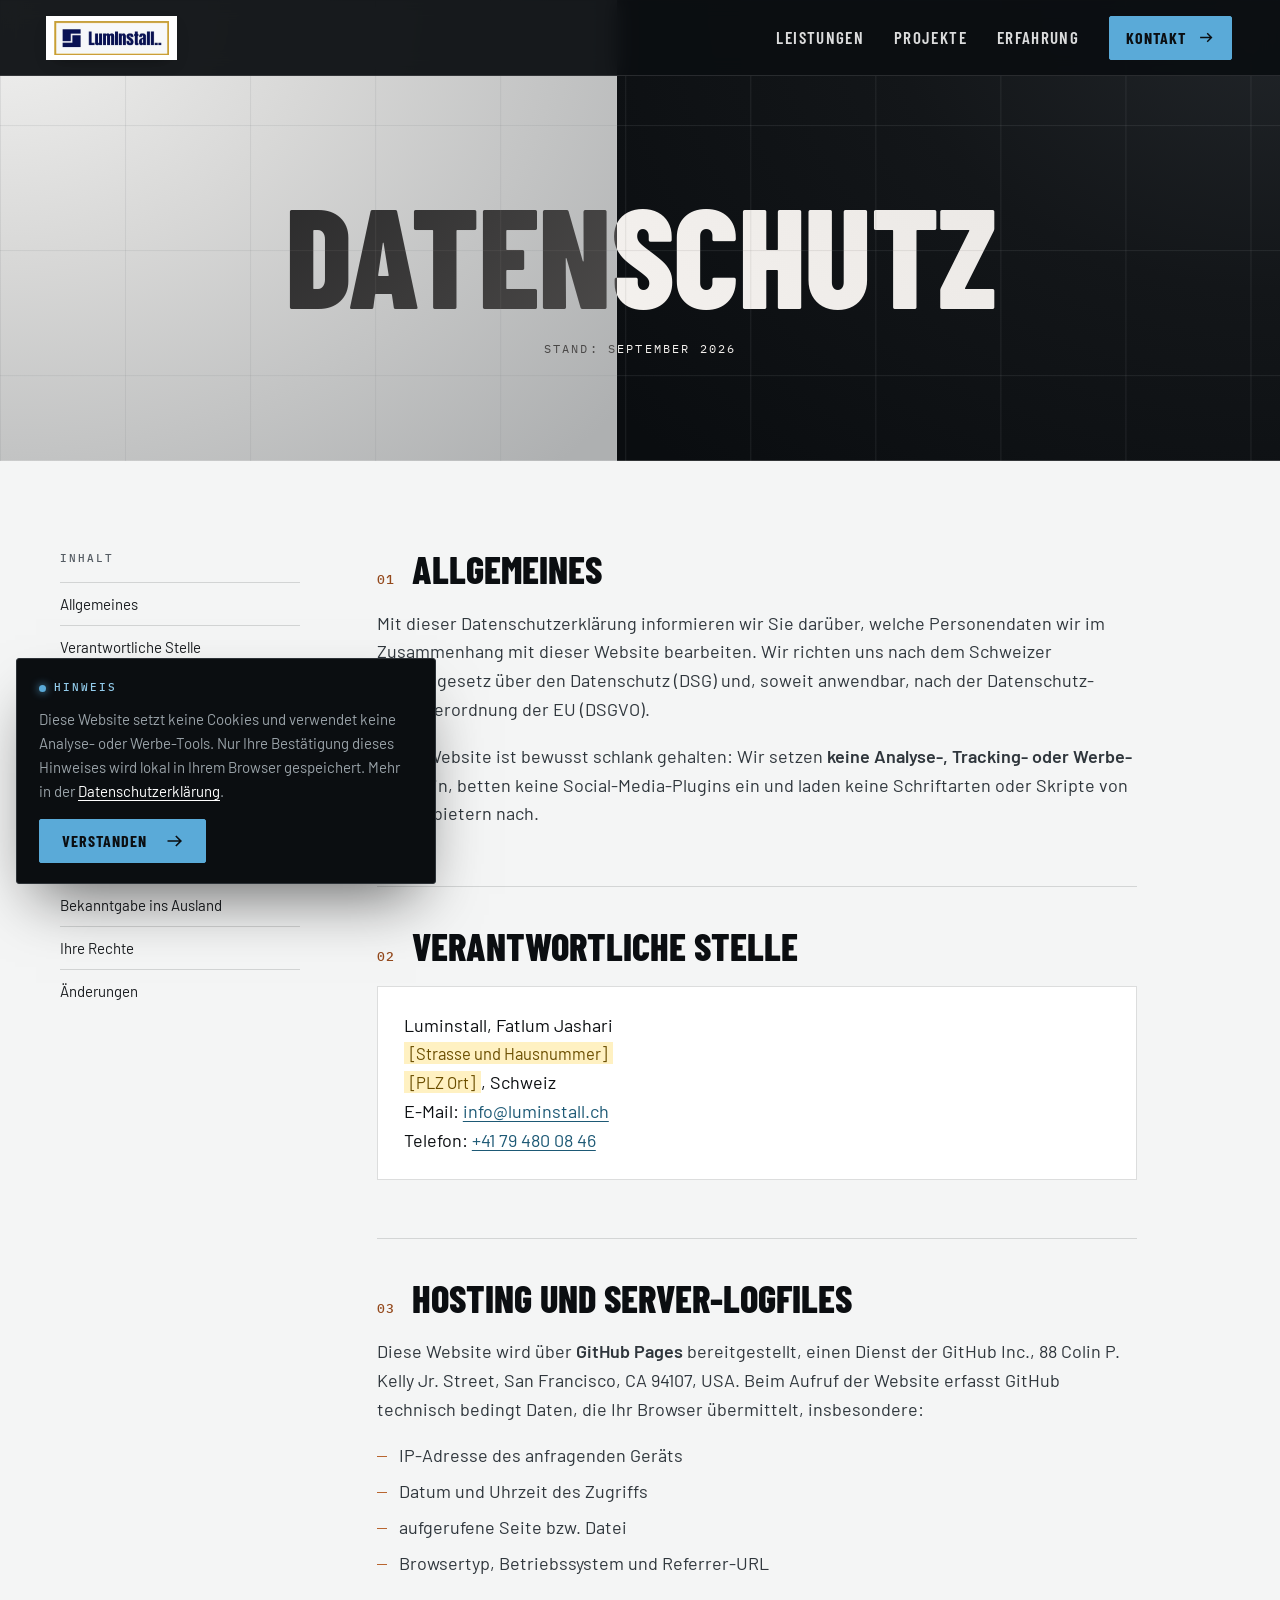
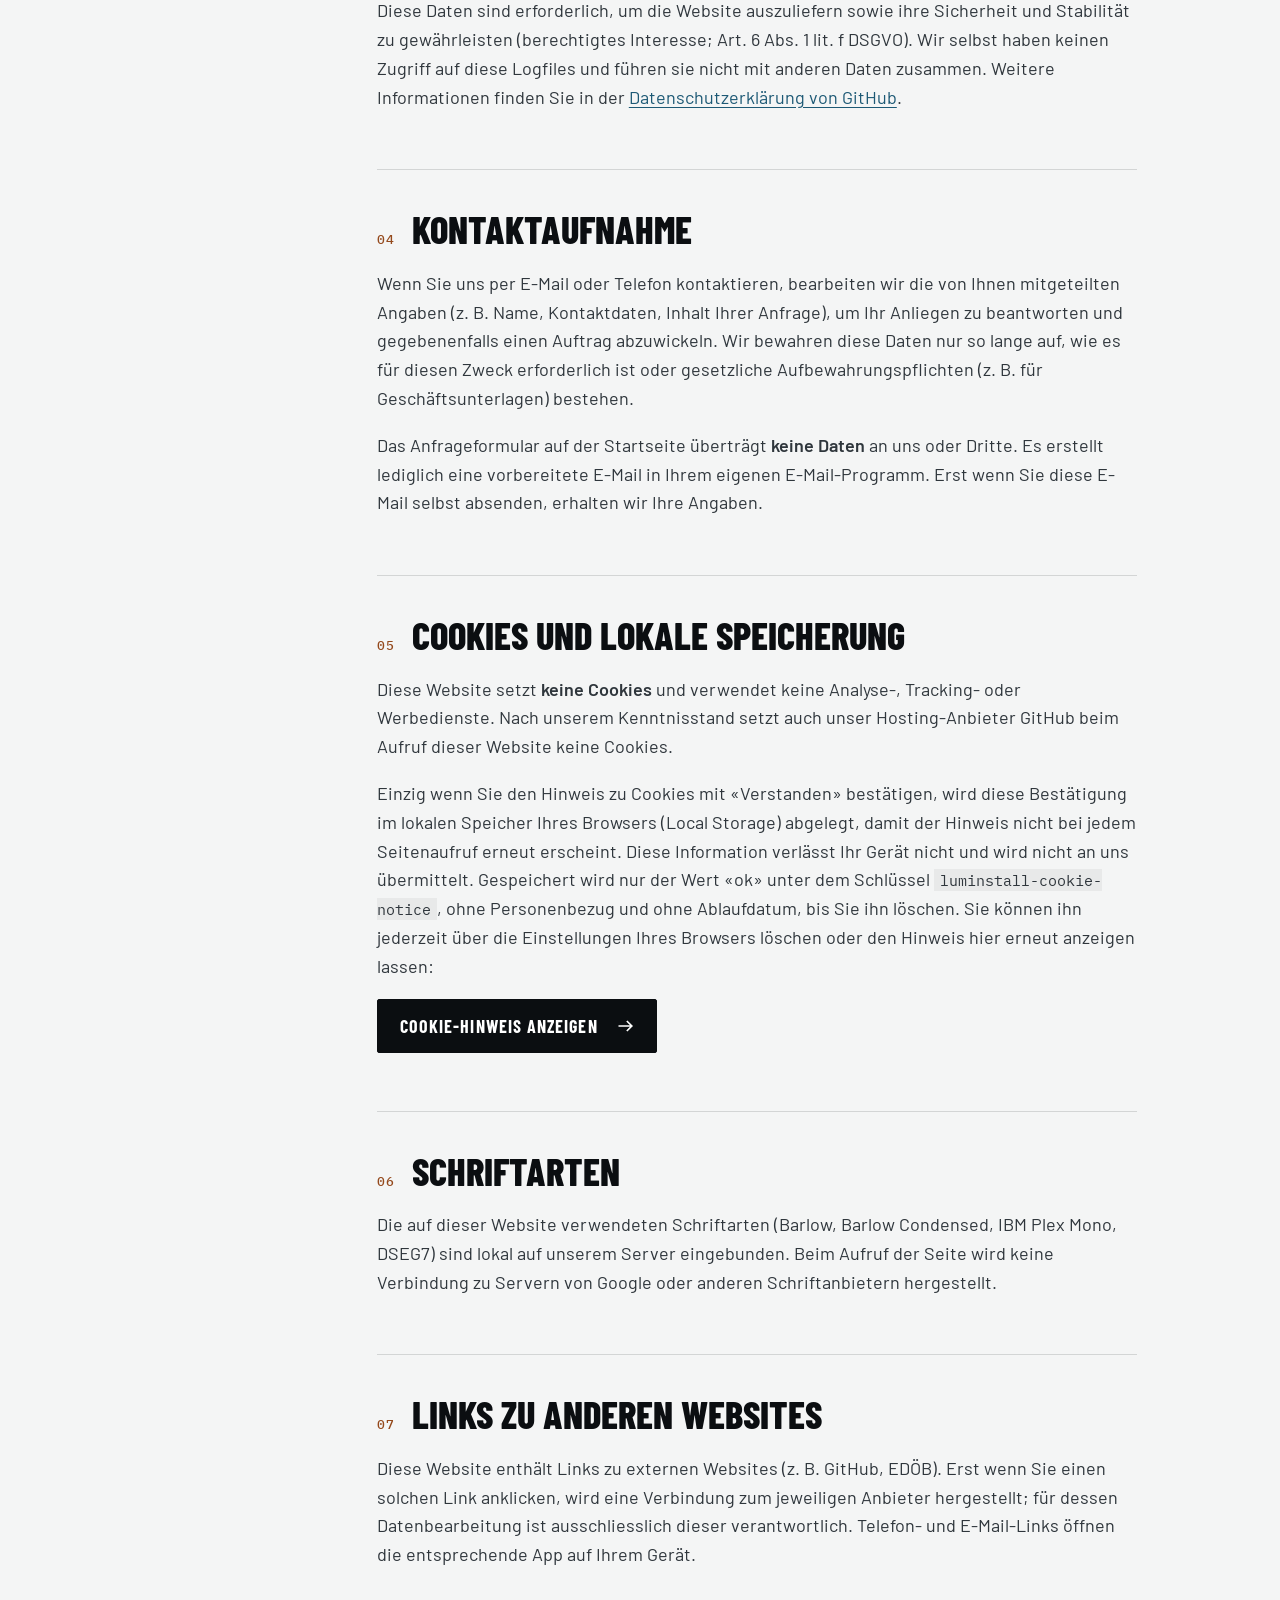
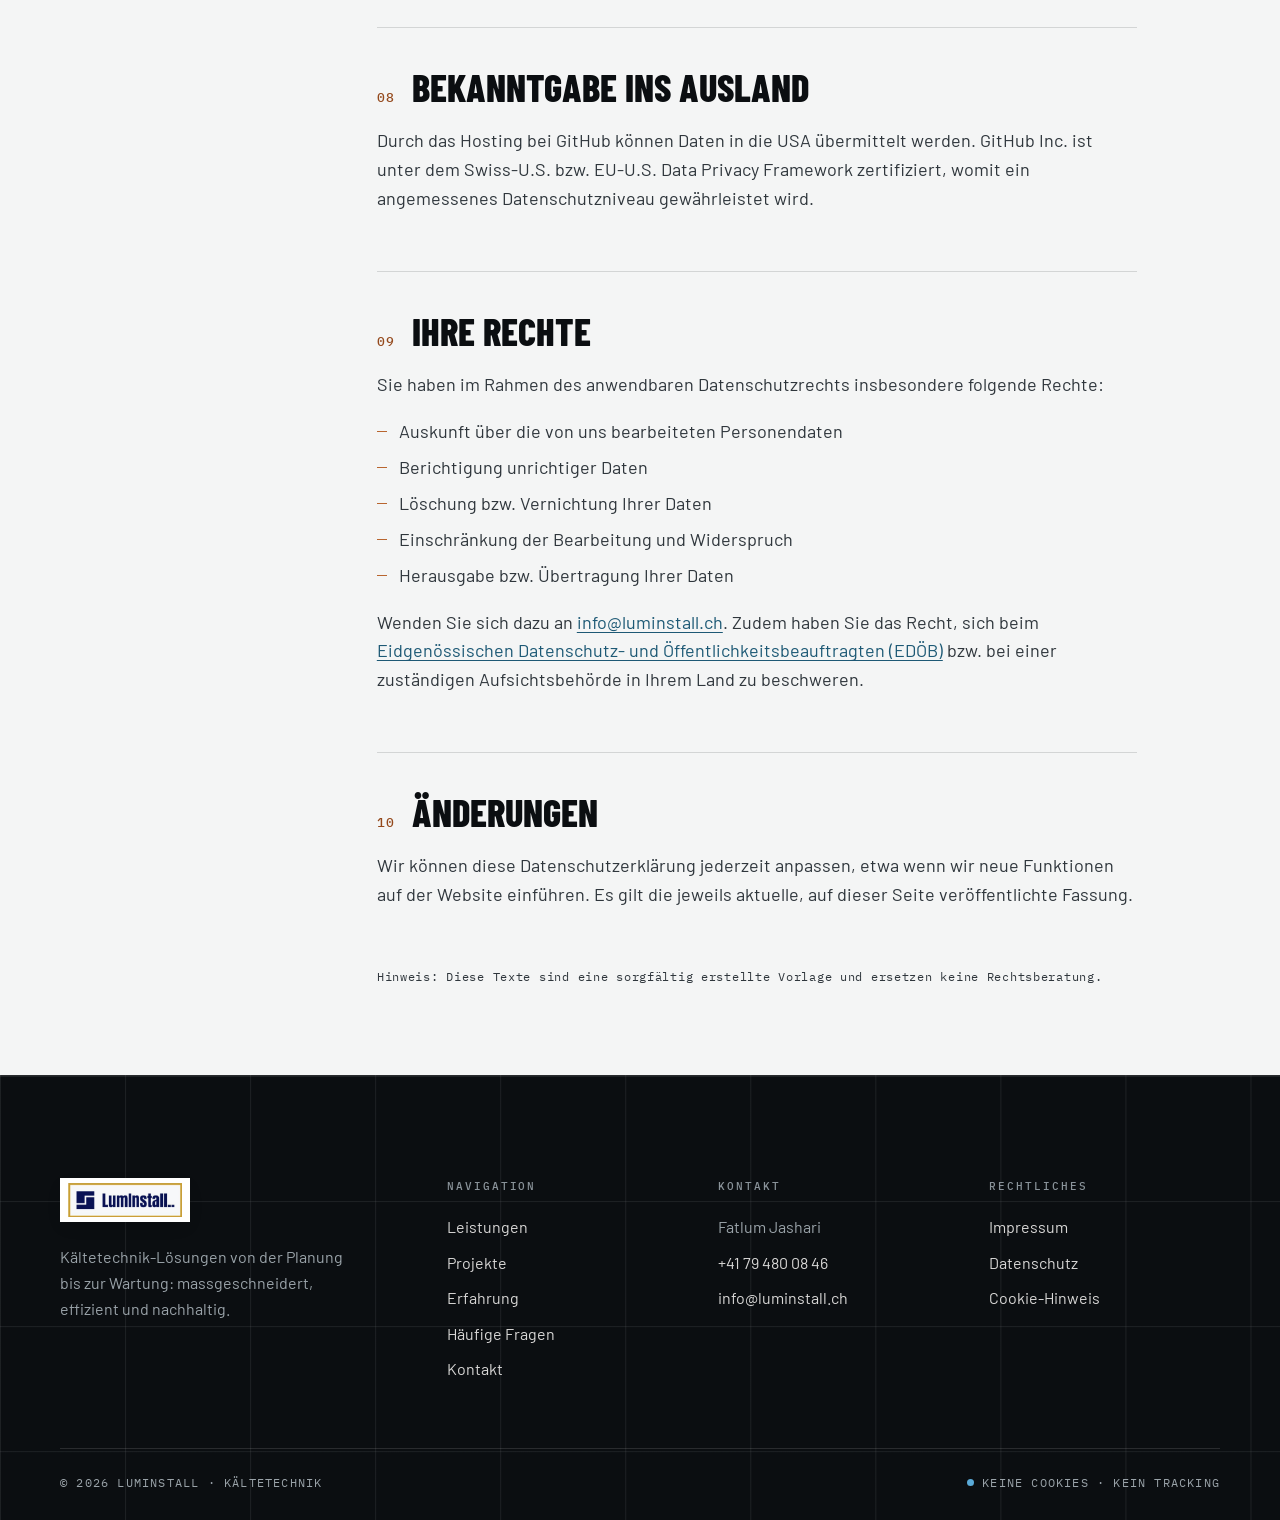
==== datenschutz.html @ 291a603e "Neues Design, Rechtsseiten, SEO und Barrierefreiheit - Neues Design rund um das Hero-Bild (geteilte " ====
<!DOCTYPE html>
<html lang="de-CH" class="no-js">
<head>
  <meta charset="utf-8">
  <meta name="viewport" content="width=device-width, initial-scale=1">
  <title>Datenschutz | Luminstall</title>
  <meta name="description" content="Datenschutzerklärung und Cookie-Hinweise von Luminstall Kältetechnik.">
  <meta name="robots" content="index, follow">
  <link rel="canonical" href="https://www.luminstall.com/datenschutz.html">
  <meta property="og:type" content="website">
  <meta property="og:site_name" content="Luminstall">
  <meta property="og:locale" content="de_CH">
  <meta property="og:url" content="https://www.luminstall.com/datenschutz.html">
  <meta property="og:title" content="Datenschutz | Luminstall">
  <meta property="og:description" content="Datenschutzerklärung und Cookie-Hinweise von Luminstall Kältetechnik.">
  <meta property="og:image" content="https://www.luminstall.com/assets/og-image.jpg">
  <meta name="twitter:card" content="summary_large_image">
  <meta http-equiv="Content-Security-Policy" content="default-src 'self'; script-src 'self'; style-src 'self' 'unsafe-inline'; img-src 'self' data:; font-src 'self'; connect-src 'self'; manifest-src 'self'; form-action 'self' mailto:; base-uri 'self'; object-src 'none'; frame-src 'none'; upgrade-insecure-requests">
  <meta name="referrer" content="strict-origin-when-cross-origin">
  <link rel="icon" href="favicon.ico" sizes="any">
  <link rel="icon" href="assets/icons/icon-32.png" type="image/png" sizes="32x32">
  <link rel="apple-touch-icon" href="assets/icons/apple-touch-icon.png">
  <link rel="manifest" href="site.webmanifest">
  <meta name="theme-color" content="#0b0e11">
  <meta name="color-scheme" content="light">
  <link rel="preload" href="fonts/barlow-condensed-800.woff2" as="font" type="font/woff2" crossorigin>
  <link rel="stylesheet" href="css/main.css">
  <script type="application/ld+json">
  {"@context": "https://schema.org", "@type": "BreadcrumbList", "itemListElement": [{"@type": "ListItem", "position": 1, "name": "Startseite", "item": "https://www.luminstall.com/"}, {"@type": "ListItem", "position": 2, "name": "Datenschutz", "item": "https://www.luminstall.com/datenschutz.html"}]}
  </script>
</head>
<body>
  <a class="skip-link" href="#main">Zum Inhalt springen</a>

  <!-- Symbole, die mehrfach verwendet werden -->
  <svg width="0" height="0" style="position:absolute" aria-hidden="true" focusable="false">
    <symbol id="gauge-face" viewBox="0 0 64 64">
      <circle cx="32" cy="32" r="30" fill="#fff" stroke="#0b0e11" stroke-width="2.5"/>
      <path d="M11.85 52.15A28.5 28.5 0 0 1 8.94 15.25" fill="none" stroke="#b8652f" stroke-width="2.5"/>
      <path d="M55.06 15.25A28.5 28.5 0 0 1 52.15 52.15" fill="none" stroke="#5aaad8" stroke-width="2.5"/>
      <path d="M17.15 46.85L13.62 50.38M10.13 39.11L7.27 40.03M11.26 28.71L6.32 27.93M13.39 18.48L10.97 16.72M22.47 13.29L20.20 8.83M32.00 9.00L32.00 6.00M41.53 13.29L43.80 8.83M50.61 18.48L53.03 16.72M52.74 28.71L57.68 27.93M53.87 39.11L56.73 40.03M46.85 46.85L50.38 50.38" stroke="#0b0e11" stroke-width="1.4"/>
      <text x="32" y="48" text-anchor="middle" font-family="IBM Plex Mono, monospace" font-size="5" letter-spacing=".5" fill="#6d767c">BAR</text>
    </symbol>
    <symbol id="i-arrow" viewBox="0 0 24 24"><path d="M3 12h16M13 6l6 6-6 6" fill="none" stroke="currentColor" stroke-width="2"/></symbol>
    <symbol id="i-arrow-ne" viewBox="0 0 24 24"><path d="M6 18L18 6M8 6h10v10" fill="none" stroke="currentColor" stroke-width="2"/></symbol>
    <symbol id="i-phone" viewBox="0 0 24 24"><path d="M22 16.9v3a2 2 0 0 1-2.2 2 19.8 19.8 0 0 1-8.6-3.1 19.5 19.5 0 0 1-6-6A19.8 19.8 0 0 1 2.1 4.2 2 2 0 0 1 4.1 2h3a2 2 0 0 1 2 1.7c.1.9.4 1.8.7 2.7a2 2 0 0 1-.5 2.1L8 9.8a16 16 0 0 0 6 6l1.3-1.3a2 2 0 0 1 2.1-.4c.9.3 1.8.6 2.7.7a2 2 0 0 1 1.7 2z" fill="none" stroke="currentColor" stroke-width="1.8"/></symbol>
    <symbol id="i-flow" viewBox="0 0 22 10"><path d="M0 5h18M14 1l4 4-4 4" fill="none" stroke="currentColor" stroke-width="1.5"/></symbol>
    <symbol id="i-snow" viewBox="0 0 24 24"><path d="M12 2v20M3.3 7l17.4 10M3.3 17L20.7 7M9 3.5l3 2.5 3-2.5M9 20.5l3-2.5 3 2.5" fill="none" stroke="currentColor" stroke-width="2.2" stroke-linecap="round"/></symbol>
    <symbol id="i-fan" viewBox="0 0 24 24"><circle cx="12" cy="12" r="2.4" fill="currentColor"/><path d="M12 9.6C11 5.5 12.5 2 15.5 2.8c3 .8 1.4 5.6-3.5 6.8zM14.1 13.2c3.1 2.8 3.8 6.6.9 7.5-3 .9-4.2-4-.9-7.5zM9.9 13.2c-4 1.3-7.7 0-7.2-3 .5-3 5.4-1.9 7.2 3z" fill="currentColor"/></symbol>
    <symbol id="i-drop" viewBox="0 0 24 24"><path d="M12 2.5s6.5 7 6.5 11.5a6.5 6.5 0 0 1-13 0C5.5 9.5 12 2.5 12 2.5z" fill="currentColor"/></symbol>
    <symbol id="i-zoom" viewBox="0 0 24 24"><path d="M4 9V4h5M20 9V4h-5M4 15v5h5M20 15v5h-5" fill="none" stroke="currentColor" stroke-width="2"/></symbol>
  </svg>

  <header class="site-header solid">
    <div class="nav">
      <a href="index.html" class="brand" aria-label="Luminstall, zur Startseite">
        <img src="assets/logo.jpg" alt="Luminstall" width="690" height="205">
      </a>
      <button class="nav-toggle" type="button" aria-label="Menü öffnen" aria-expanded="false" aria-controls="nav-links">
        <span></span><span></span><span></span>
      </button>
      <nav aria-label="Hauptnavigation">
        <ul class="nav-links" id="nav-links">
          <li><a href="index.html#anwendungsbereich">Leistungen</a></li>
          <li><a href="index.html#projekte">Projekte</a></li>
          <li><a href="index.html#erfahrung">Erfahrung</a></li>
          <li class="nav-cta"><a href="index.html#kontakt" class="btn btn-ice">Kontakt <svg class="arrow" aria-hidden="true"><use href="#i-arrow"/></svg></a></li>
          <li class="nav-cta"><a href="tel:+41794800846" class="btn btn-line nav-phone"><svg aria-hidden="true"><use href="#i-phone"/></svg> +41 79 480 08 46</a></li>
        </ul>
      </nav>
    </div>
  </header>

  <main id="main">
    <section class="legal-hero">
      <h1>Datenschutz</h1>
      <p>Stand: September 2026</p>
    </section>

    <div class="legal">
      <div class="container legal-layout">
        <nav class="legal-toc" aria-label="Inhalt">
          <h2>Inhalt</h2>
          <ol>
            <li><a href="#allgemeines">Allgemeines</a></li>
            <li><a href="#verantwortlich">Verantwortliche Stelle</a></li>
            <li><a href="#hosting">Hosting und Server-Logfiles</a></li>
            <li><a href="#kontakt">Kontaktaufnahme</a></li>
            <li><a href="#cookies">Cookies und lokale Speicherung</a></li>
            <li><a href="#schriften">Schriftarten</a></li>
            <li><a href="#links">Links zu anderen Websites</a></li>
            <li><a href="#ausland">Bekanntgabe ins Ausland</a></li>
            <li><a href="#rechte">Ihre Rechte</a></li>
            <li><a href="#aenderungen">Änderungen</a></li>
          </ol>
        </nav>
        <div class="legal-body">
          <section id="allgemeines">
            <h2><span>01</span>Allgemeines</h2>
            <p>Mit dieser Datenschutzerklärung informieren wir Sie darüber, welche Personendaten wir im Zusammenhang mit dieser Website bearbeiten. Wir richten uns nach dem Schweizer Bundesgesetz über den Datenschutz (DSG) und, soweit anwendbar, nach der Datenschutz-Grundverordnung der EU (DSGVO).</p>
            <p>Diese Website ist bewusst schlank gehalten: Wir setzen <strong>keine Analyse-, Tracking- oder Werbe-Tools</strong> ein, betten keine Social-Media-Plugins ein und laden keine Schriftarten oder Skripte von Drittanbietern nach.</p>
          </section>
          <section id="verantwortlich">
            <h2><span>02</span>Verantwortliche Stelle</h2>
            <div class="legal-card">
              <address>
                Luminstall, Fatlum Jashari<br>
                <span class="placeholder">[Strasse und Hausnummer]</span><br>
                <span class="placeholder">[PLZ Ort]</span>, Schweiz<br>
                E-Mail: <a href="mailto:info@luminstall.ch">info@luminstall.ch</a><br>
                Telefon: <a href="tel:+41794800846">+41 79 480 08 46</a>
              </address>
            </div>
          </section>
          <section id="hosting">
            <h2><span>03</span>Hosting und Server-Logfiles</h2>
            <p>Diese Website wird über <strong>GitHub Pages</strong> bereitgestellt, einen Dienst der GitHub Inc., 88 Colin P. Kelly Jr. Street, San Francisco, CA 94107, USA. Beim Aufruf der Website erfasst GitHub technisch bedingt Daten, die Ihr Browser übermittelt, insbesondere:</p>
            <ul>
              <li>IP-Adresse des anfragenden Geräts</li>
              <li>Datum und Uhrzeit des Zugriffs</li>
              <li>aufgerufene Seite bzw. Datei</li>
              <li>Browsertyp, Betriebssystem und Referrer-URL</li>
            </ul>
            <p>Diese Daten sind erforderlich, um die Website auszuliefern sowie ihre Sicherheit und Stabilität zu gewährleisten (berechtigtes Interesse; Art. 6 Abs. 1 lit. f DSGVO). Wir selbst haben keinen Zugriff auf diese Logfiles und führen sie nicht mit anderen Daten zusammen. Weitere Informationen finden Sie in der <a href="https://docs.github.com/de/site-policy/privacy-policies/github-general-privacy-statement" target="_blank" rel="noopener">Datenschutzerklärung von GitHub</a>.</p>
          </section>
          <section id="kontakt">
            <h2><span>04</span>Kontaktaufnahme</h2>
            <p>Wenn Sie uns per E-Mail oder Telefon kontaktieren, bearbeiten wir die von Ihnen mitgeteilten Angaben (z.&nbsp;B. Name, Kontaktdaten, Inhalt Ihrer Anfrage), um Ihr Anliegen zu beantworten und gegebenenfalls einen Auftrag abzuwickeln. Wir bewahren diese Daten nur so lange auf, wie es für diesen Zweck erforderlich ist oder gesetzliche Aufbewahrungspflichten (z.&nbsp;B. für Geschäftsunterlagen) bestehen.</p>
            <p>Das Anfrageformular auf der Startseite überträgt <strong>keine Daten</strong> an uns oder Dritte. Es erstellt lediglich eine vorbereitete E-Mail in Ihrem eigenen E-Mail-Programm. Erst wenn Sie diese E-Mail selbst absenden, erhalten wir Ihre Angaben.</p>
          </section>
          <section id="cookies">
            <h2><span>05</span>Cookies und lokale Speicherung</h2>
            <p>Diese Website setzt <strong>keine Cookies</strong> und verwendet keine Analyse-, Tracking- oder Werbedienste. Nach unserem Kenntnisstand setzt auch unser Hosting-Anbieter GitHub beim Aufruf dieser Website keine Cookies.</p>
            <p>Einzig wenn Sie den Hinweis zu Cookies mit «Verstanden» bestätigen, wird diese Bestätigung im lokalen Speicher Ihres Browsers (Local Storage) abgelegt, damit der Hinweis nicht bei jedem Seitenaufruf erneut erscheint. Diese Information verlässt Ihr Gerät nicht und wird nicht an uns übermittelt. Gespeichert wird nur der Wert «ok» unter dem Schlüssel <code>luminstall-cookie-notice</code>, ohne Personenbezug und ohne Ablaufdatum, bis Sie ihn löschen. Sie können ihn jederzeit über die Einstellungen Ihres Browsers löschen oder den Hinweis hier erneut anzeigen lassen:</p>
            <p><button type="button" class="btn btn-dark" data-cookie-settings>Cookie-Hinweis anzeigen <svg class="arrow" aria-hidden="true"><use href="#i-arrow"/></svg></button></p>
          </section>
          <section id="schriften">
            <h2><span>06</span>Schriftarten</h2>
            <p>Die auf dieser Website verwendeten Schriftarten (Barlow, Barlow Condensed, IBM Plex Mono, DSEG7) sind lokal auf unserem Server eingebunden. Beim Aufruf der Seite wird keine Verbindung zu Servern von Google oder anderen Schriftanbietern hergestellt.</p>
          </section>
          <section id="links">
            <h2><span>07</span>Links zu anderen Websites</h2>
            <p>Diese Website enthält Links zu externen Websites (z.&nbsp;B. GitHub, EDÖB). Erst wenn Sie einen solchen Link anklicken, wird eine Verbindung zum jeweiligen Anbieter hergestellt; für dessen Datenbearbeitung ist ausschliesslich dieser verantwortlich. Telefon- und E-Mail-Links öffnen die entsprechende App auf Ihrem Gerät.</p>
          </section>
          <section id="ausland">
            <h2><span>08</span>Bekanntgabe ins Ausland</h2>
            <p>Durch das Hosting bei GitHub können Daten in die USA übermittelt werden. GitHub Inc. ist unter dem Swiss-U.S. bzw. EU-U.S. Data Privacy Framework zertifiziert, womit ein angemessenes Datenschutzniveau gewährleistet wird.</p>
          </section>
          <section id="rechte">
            <h2><span>09</span>Ihre Rechte</h2>
            <p>Sie haben im Rahmen des anwendbaren Datenschutzrechts insbesondere folgende Rechte:</p>
            <ul>
              <li>Auskunft über die von uns bearbeiteten Personendaten</li>
              <li>Berichtigung unrichtiger Daten</li>
              <li>Löschung bzw. Vernichtung Ihrer Daten</li>
              <li>Einschränkung der Bearbeitung und Widerspruch</li>
              <li>Herausgabe bzw. Übertragung Ihrer Daten</li>
            </ul>
            <p>Wenden Sie sich dazu an <a href="mailto:info@luminstall.ch">info@luminstall.ch</a>. Zudem haben Sie das Recht, sich beim <a href="https://www.edoeb.admin.ch" target="_blank" rel="noopener">Eidgenössischen Datenschutz- und Öffentlichkeitsbeauftragten (EDÖB)</a> bzw. bei einer zuständigen Aufsichtsbehörde in Ihrem Land zu beschweren.</p>
          </section>
          <section id="aenderungen">
            <h2><span>10</span>Änderungen</h2>
            <p>Wir können diese Datenschutzerklärung jederzeit anpassen, etwa wenn wir neue Funktionen auf der Website einführen. Es gilt die jeweils aktuelle, auf dieser Seite veröffentlichte Fassung.</p>
          </section>
          <p class="legal-note">Hinweis: Diese Texte sind eine sorgfältig erstellte Vorlage und ersetzen keine Rechtsberatung.</p>
        </div>
      </div>
    </div>
  </main>

  <footer class="site-footer" aria-label="Fusszeile">
    <div class="container">
      <div class="footer-top">
        <div class="footer-brand">
          <a href="index.html" class="brand"><img src="assets/logo.jpg" alt="Luminstall" width="690" height="205" loading="lazy"></a>
          <p>Kältetechnik-Lösungen von der Planung bis zur Wartung: massgeschneidert, effizient und nachhaltig.</p>
        </div>
        <div>
          <h2 class="footer-title">Navigation</h2>
          <ul>
            <li><a href="index.html#anwendungsbereich">Leistungen</a></li>
            <li><a href="index.html#projekte">Projekte</a></li>
            <li><a href="index.html#erfahrung">Erfahrung</a></li>
            <li><a href="index.html#faq">Häufige Fragen</a></li>
            <li><a href="index.html#kontakt">Kontakt</a></li>
          </ul>
        </div>
        <div>
          <h2 class="footer-title">Kontakt</h2>
          <ul>
            <li>Fatlum Jashari</li>
            <li><a href="tel:+41794800846">+41 79 480 08 46</a></li>
            <li><a href="mailto:info@luminstall.ch">info@luminstall.ch</a></li>
          </ul>
        </div>
        <div>
          <h2 class="footer-title">Rechtliches</h2>
          <ul>
            <li><a href="impressum.html">Impressum</a></li>
            <li><a href="datenschutz.html" aria-current="page">Datenschutz</a></li>
            <li><button type="button" class="link-button" data-cookie-settings>Cookie-Hinweis</button></li>
          </ul>
        </div>
      </div>
      <div class="footer-bottom">
        <span>&copy; <span data-year>2026</span> Luminstall · Kältetechnik</span>
        <span class="ok">Keine Cookies · Kein Tracking</span>
      </div>
    </div>
  </footer>

  <!-- Cookie-Hinweis -->
  <div class="cookie-notice" id="cookie-notice" role="region" aria-label="Cookie-Hinweis">
    <h2 class="cookie-title">Hinweis</h2>
    <p>Diese Website setzt keine Cookies und verwendet keine Analyse- oder Werbe-Tools. Nur Ihre Bestätigung dieses Hinweises wird lokal in Ihrem Browser gespeichert. Mehr in der <a href="datenschutz.html#cookies">Datenschutzerklärung</a>.</p>
    <button type="button" class="btn btn-ice" data-accept>Verstanden <svg class="arrow" aria-hidden="true"><use href="#i-arrow"/></svg></button>
  </div>

  <script src="js/main.js" defer></script>
</body>
</html>
---- css/main.css ----
/*!
 * Luminstall: Hauptstylesheet
 * Author: Jashari Besart
 *
 * Gestaltungsidee: Das Hero-Bild – eine vereiste Kälteanlage vor einer
 * hell/dunkel geteilten Wand – gibt die Richtung vor. Beton, Graphit,
 * Schnee und Eis; Kupfer als warmer Gegenpol (Kupferleitungen).
 */

/* ---------- Schriften (lokal gehostet) ---------- */
@font-face { font-family: 'Barlow Condensed'; src: url('../fonts/barlow-condensed-600.woff2') format('woff2'); font-weight: 600; font-display: swap; }
@font-face { font-family: 'Barlow Condensed'; src: url('../fonts/barlow-condensed-700.woff2') format('woff2'); font-weight: 700; font-display: swap; }
@font-face { font-family: 'Barlow Condensed'; src: url('../fonts/barlow-condensed-800.woff2') format('woff2'); font-weight: 800; font-display: swap; }
@font-face { font-family: 'Barlow'; src: url('../fonts/barlow-400.woff2') format('woff2'); font-weight: 400; font-display: swap; }
@font-face { font-family: 'Barlow'; src: url('../fonts/barlow-500.woff2') format('woff2'); font-weight: 500; font-display: swap; }
@font-face { font-family: 'Barlow'; src: url('../fonts/barlow-600.woff2') format('woff2'); font-weight: 600; font-display: swap; }
@font-face { font-family: 'IBM Plex Mono'; src: url('../fonts/plex-mono-400.woff2') format('woff2'); font-weight: 400; font-display: swap; }
@font-face { font-family: 'IBM Plex Mono'; src: url('../fonts/plex-mono-500.woff2') format('woff2'); font-weight: 500; font-display: swap; }
@font-face { font-family: 'DSEG7'; src: url('../fonts/dseg7-bold.woff2') format('woff2'); font-weight: 700; font-display: block; }

/* ---------- Design-Tokens (Farben aus dem Hero-Bild abgeleitet) ---------- */
:root {
  --snow: #f4f5f5;
  --concrete-100: #e8e9e9;
  --concrete-200: #d8d7d6;
  --concrete-300: #bdbebf;
  --concrete-400: #9c9e9f;
  --steel-500: #6d767c;
  --steel-600: #4c545b;
  --muted-light: #555c63;   /* 6.2:1 auf --snow */
  --muted-dark: #8a939a;    /* 6.1:1 auf --graphite-950 */
  --graphite-700: #2a2f34;
  --graphite-800: #1a1d20;
  --graphite-900: #121518;
  --graphite-950: #0b0e11;

  --ice-600: #1d5975;
  --ice-500: #2f7fae;
  --ice-400: #5aaad8;
  --ice-300: #92cbeb;
  --copper-600: #94491c;
  --copper-500: #b8652f;

  --text: var(--graphite-950);
  --text-muted: var(--steel-600);
  --text-inv: #eef0f1;
  --text-inv-muted: #9aa3a9;
  --line-light: rgba(11, 14, 17, .14);
  --line-dark: rgba(255, 255, 255, .12);

  --f-display: 'Barlow Condensed', 'Arial Narrow', sans-serif;
  --f-body: 'Barlow', system-ui, -apple-system, 'Segoe UI', sans-serif;
  --f-mono: 'IBM Plex Mono', ui-monospace, 'Consolas', monospace;
  --f-seg: 'DSEG7', var(--f-mono);

  --split: 48.2%;           /* Position der Wandteilung im Hero-Bild */
  --tile: clamp(96px, 9.77vw, 176px);
  --tiles: linear-gradient(to right, rgba(128, 132, 136, .16) 1px, transparent 1px) 0 0 / var(--tile) var(--tile),
           linear-gradient(to bottom, rgba(128, 132, 136, .16) 1px, transparent 1px) 0 0 / var(--tile) var(--tile);
  --wall-light: radial-gradient(130% 140% at 0% 0%, #f3f3f2 0%, #d8d8d7 40%, #aeb0b1 100%);
  --wall-dark: radial-gradient(130% 140% at 100% 0%, #22262a 0%, #131619 45%, #0a0d10 100%);
  --pipe: linear-gradient(to bottom, var(--copper-500), #a07a5e 30%, #5f93b3 62%, var(--ice-400));

  --container: 1240px;
  --gutter: clamp(16px, 4vw, 40px);
  --header-h: 76px;
  --ease: cubic-bezier(.2, .7, .2, 1);
}

/* ---------- Basis ---------- */
*, *::before, *::after { box-sizing: border-box; }
html { scroll-behavior: smooth; scroll-padding-top: calc(var(--header-h) + 8px); -webkit-text-size-adjust: 100%; }
body {
  margin: 0;
  font-family: var(--f-body);
  font-size: 18px;
  line-height: 1.6;
  color: var(--text);
  background: var(--snow);
  -webkit-font-smoothing: antialiased;
  overflow-x: hidden;
}
img { max-width: 100%; display: block; }
a { color: var(--ice-600); text-decoration: none; transition: color .2s; }
a:hover { color: var(--copper-600); }
h1, h2, h3, h4 { margin: 0; font-weight: 700; }
p { margin: 0 0 1em; }
ul, ol { margin: 0; padding: 0; list-style: none; }
button { font: inherit; color: inherit; }
:focus-visible { outline: 2px solid var(--ice-400); outline-offset: 3px; }
.on-light :focus-visible, .legal :focus-visible, .contact-form :focus-visible { outline-color: var(--ice-600); }
::selection { background: var(--ice-300); color: var(--graphite-950); }

.container { width: 100%; max-width: var(--container); margin: 0 auto; padding: 0 var(--gutter); }
.sr-only { position: absolute !important; width: 1px; height: 1px; padding: 0; margin: -1px; overflow: hidden; clip: rect(0 0 0 0); white-space: nowrap; border: 0; }
.skip-link { position: absolute; left: -9999px; top: 8px; z-index: 1000; background: var(--graphite-950); color: #fff; padding: 10px 16px; }
.skip-link:focus { left: 8px; color: #fff; }

/* Flächen */
.on-light { background: var(--snow); color: var(--text); }
.on-dark { background: var(--graphite-950); color: var(--text-inv); }
.with-tiles.on-light { background: var(--tiles), var(--snow); }
.with-tiles.on-dark { background: var(--tiles), var(--graphite-950); }
.section { padding: clamp(80px, 11vw, 160px) 0; position: relative; }

/* Label im Stil einer Rohrleitungs-Kennzeichnung */
.tag {
  display: inline-flex; align-items: stretch; height: 30px;
  font-family: var(--f-mono); font-weight: 500; font-size: 12px; line-height: 1;
  letter-spacing: .14em; text-transform: uppercase;
  border: 1px solid currentColor; margin-bottom: 28px;
}
.tag > * { display: inline-flex; align-items: center; padding: 0 12px; }
.tag b { font-weight: 500; background: currentColor; }
.tag b span { color: var(--snow); padding: 0; }
.on-dark .tag b span { color: var(--graphite-950); }
.tag svg { width: 22px; height: 10px; padding: 0; margin-right: 12px; flex: none; }
.on-light .tag { color: var(--graphite-950); }
.on-dark .tag { color: var(--concrete-300); }

/* Überschriften */
.display { font-family: var(--f-display); font-weight: 800; text-transform: uppercase; line-height: .92; letter-spacing: -.005em; }
.h2 { font-size: clamp(42px, 5.6vw, 84px); max-width: 16ch; }
.h2 .muted { color: var(--steel-500); }
.lead { font-size: clamp(18px, 1.6vw, 21px); color: var(--text-muted); max-width: 52ch; margin-top: 28px; }
.on-dark .lead { color: var(--text-inv-muted); }
.on-dark .lead a, .faq-a a { color: var(--ice-300); text-decoration: underline; text-underline-offset: 3px; }
.on-dark .lead a:hover, .faq-a a:hover { color: #fff; }
.section-head { display: grid; grid-template-columns: 1fr auto; align-items: end; gap: 32px; margin-bottom: clamp(56px, 7vw, 96px); }
.section-head .lead { margin-bottom: 0; }
.on-dark .section-index { color: var(--muted-dark); }
.section-index { font-family: var(--f-mono); font-size: 12px; letter-spacing: .14em; text-transform: uppercase; color: var(--muted-light); text-align: right; line-height: 1.8; }

/* Buttons */
.btn {
  --bg: var(--graphite-950); --fg: #fff; --bd: var(--graphite-950);
  position: relative; display: inline-flex; align-items: center; justify-content: space-between; gap: 18px;
  height: 54px; padding: 0 20px 0 22px; min-width: 210px;
  font-family: var(--f-display); font-weight: 700; font-size: 18px; letter-spacing: .06em; text-transform: uppercase;
  color: var(--fg); background: var(--bg); border: 1px solid var(--bd); border-radius: 2px;
  cursor: pointer; overflow: hidden; isolation: isolate; line-height: 1; white-space: nowrap;
  transition: color .3s var(--ease), border-color .3s var(--ease);
}
.btn::before {
  content: ''; position: absolute; inset: 0; z-index: -1; background: var(--hover-bg, var(--ice-400));
  transform: scaleX(0); transform-origin: left; transition: transform .45s var(--ease);
}
.btn:hover { color: var(--hover-fg, var(--graphite-950)); border-color: var(--hover-bg, var(--ice-400)); }
.btn:hover::before { transform: scaleX(1); }
.btn svg { width: 20px; height: 20px; flex: none; transition: transform .3s var(--ease); }
.btn:hover svg.arrow { transform: translateX(4px); }
.btn-ice { --bg: var(--ice-400); --fg: var(--graphite-950); --bd: var(--ice-400); --hover-bg: #fff; }
.btn-light { --bg: #fff; --fg: var(--graphite-950); --bd: #fff; --hover-bg: var(--ice-400); }
.btn-line { --bg: transparent; --fg: currentColor; --bd: currentColor; --hover-bg: #fff; --hover-fg: var(--graphite-950); }
.btn-dark { --hover-bg: var(--copper-500); --hover-fg: #fff; }

/* ---------- Header ---------- */
.site-header {
  position: fixed; inset: 0 0 auto 0; z-index: 100; height: var(--header-h);
  display: flex; align-items: center;
  transition: background .35s, border-color .35s;
  border-bottom: 1px solid transparent;
}
.site-header.scrolled, .site-header.solid {
  background: rgba(11, 14, 17, .94);
  -webkit-backdrop-filter: blur(10px); backdrop-filter: blur(10px);
  border-bottom-color: var(--line-dark);
}
.nav { display: flex; align-items: center; justify-content: space-between; gap: 24px; width: 100%; padding: 0 clamp(16px, 3.6vw, 56px); }
.brand { display: inline-flex; align-items: center; background: #fff; padding: 5px 8px; box-shadow: 0 6px 18px -8px rgba(0, 0, 0, .45); flex: none; }
.brand img { height: 34px; width: auto; }
.nav-links { display: flex; align-items: center; gap: 2px; }
.nav-links a:not(.btn) {
  position: relative; display: block; color: rgba(255, 255, 255, .86);
  font-family: var(--f-display); font-weight: 600; font-size: 17px; letter-spacing: .08em; text-transform: uppercase;
  padding: 10px 14px;
}
.nav-links a:not(.btn)::after {
  content: ''; position: absolute; left: 14px; right: 14px; bottom: 4px; height: 2px; background: var(--ice-400);
  transform: scaleX(0); transform-origin: left; transition: transform .35s var(--ease);
}
.nav-links a:not(.btn):hover { color: #fff; }
.nav-links a:not(.btn):hover::after, .nav-links a.active::after { transform: scaleX(1); }
.nav-links .btn { height: 44px; min-width: 0; margin-left: 14px; font-size: 16px; gap: 12px; padding: 0 16px; }
.nav-links .btn svg { width: 17px; height: 17px; }
.nav-toggle {
  display: none; width: 48px; height: 48px; border: 1px solid rgba(255, 255, 255, .3); border-radius: 2px;
  background: transparent; cursor: pointer; position: relative; z-index: 2; padding: 0;
}
.nav-toggle span { position: absolute; left: 13px; right: 13px; height: 2px; background: #fff; transition: transform .3s var(--ease), opacity .2s, top .3s var(--ease), background .3s; }
.nav-toggle span:nth-child(1) { top: 16px; }
.nav-toggle span:nth-child(2) { top: 22px; right: 19px; }
.nav-toggle span:nth-child(3) { top: 28px; }
.nav-open .nav-toggle span:nth-child(1) { top: 22px; transform: rotate(45deg); }
.nav-open .nav-toggle span:nth-child(2) { opacity: 0; }
.nav-open .nav-toggle span:nth-child(3) { top: 22px; transform: rotate(-45deg); }

/* ---------- Hero: das Bild als Plakat, unbeschnitten ---------- */
.hero {
  position: relative; container-type: inline-size;
  aspect-ratio: 1792 / 1024; width: 100%; overflow: hidden;
  background: var(--graphite-950); color: var(--text);
}
.hero-media, .hero-media img { position: absolute; inset: 0; width: 100%; height: 100%; }
.hero-media img { object-fit: cover; object-position: center; }
/* Kältenebel über dem Boden */
.hero-mist {
  position: absolute; left: -10%; right: -10%; bottom: 5%; height: 24%; pointer-events: none;
  background:
    radial-gradient(40% 60% at 30% 60%, rgba(236, 244, 250, .22), transparent 70%),
    radial-gradient(35% 55% at 70% 55%, rgba(146, 203, 235, .16), transparent 70%);
  filter: blur(18px); animation: mist 26s ease-in-out infinite alternate;
}
@keyframes mist { from { transform: translateX(-4%); opacity: .65; } to { transform: translateX(4%); opacity: 1; } }
.hero::after {
  content: ''; position: absolute; left: 0; right: 0; bottom: 0; height: 14%; pointer-events: none;
  background: linear-gradient(to bottom, rgba(11, 14, 17, 0), var(--graphite-950));
}

.hero-side { position: absolute; top: 12.2cqw; z-index: 2; }
.hero-side--light { left: 3.6cqw; color: var(--graphite-950); }
.hero-side--dark { right: 3.6cqw; color: #fff; text-align: right; display: flex; flex-direction: column; align-items: flex-end; }
.hero-word {
  font-family: var(--f-display); font-weight: 800; text-transform: uppercase;
  font-size: 5.6cqw; line-height: .9; letter-spacing: -.01em; margin: 0;
}
.hero-side--dark .hero-word { text-shadow: 0 2px 30px rgba(0, 0, 0, .5); }
.hero-kicker {
  font-family: var(--f-mono); font-weight: 500; font-size: max(11px, .8cqw); letter-spacing: .16em; text-transform: uppercase;
  margin: 0 0 1.3cqw; display: flex; align-items: center; gap: 10px;
}
.hero-side--light .hero-kicker { color: var(--graphite-800); }
.hero-side--dark .hero-kicker { color: var(--concrete-300); justify-content: flex-end; }
.hero-kicker::before { content: ''; width: 2.2cqw; height: 1px; background: currentColor; }
.hero-side--dark .hero-kicker::before { order: 2; }
.hero-actions { display: flex; flex-direction: column; align-items: flex-end; gap: 12px; margin-top: 2.8cqw; }
.hero-actions .btn { min-width: 15.5cqw; }
.hero-actions .btn-line { color: #fff; }

/* Scroll-Hinweis exakt auf der Teilungslinie */
.hero-scroll {
  position: absolute; left: var(--split); bottom: 2.2cqw; z-index: 3; transform: translateX(-50%);
  display: flex; flex-direction: column; align-items: center; gap: 10px;
  font-family: var(--f-mono); font-size: 11px; letter-spacing: .24em; text-transform: uppercase; color: #fff;
  mix-blend-mode: difference;
}
.hero-scroll i { display: block; width: 1px; height: 46px; background: rgba(255, 255, 255, .35); position: relative; overflow: hidden; }
.hero-scroll i::after { content: ''; position: absolute; left: 0; top: -40%; width: 1px; height: 40%; background: #fff; animation: drip 2.2s var(--ease) infinite; }
@keyframes drip { to { top: 100%; } }

/* ---------- Kühlstellenregler (Anzeige) ---------- */
.ctrl {
  --seg: var(--ice-400);
  display: inline-grid; grid-template-columns: auto auto; gap: 0 14px; align-items: start;
  background: linear-gradient(180deg, #181b1e, #0b0d0f); color: var(--seg);
  border: 1px solid #2d3237; border-radius: 3px; padding: 12px 14px 10px;
  box-shadow: 0 1px 0 rgba(255, 255, 255, .08) inset, 0 18px 40px -18px rgba(0, 0, 0, .8);
  font-family: var(--f-mono);
}
.ctrl-screen { position: relative; font-family: var(--f-seg); font-weight: 700; line-height: 1; font-size: 34px; text-align: right; white-space: nowrap; }
.ctrl-ghost { opacity: .09; }
.ctrl-value { position: absolute; right: 0; top: 0; text-shadow: 0 0 12px rgba(90, 170, 216, .55); }
.ctrl-unit { font-size: 13px; line-height: 1; }
.ctrl-bar { grid-column: 1 / -1; display: flex; align-items: center; justify-content: space-between; gap: 12px; margin-top: 10px; padding-top: 8px; border-top: 1px solid #262b30; }
.ctrl-label { font-size: 10px; letter-spacing: .16em; text-transform: uppercase; color: #7d868d; white-space: nowrap; }
.ctrl-leds { display: flex; gap: 8px; }
.ctrl-leds svg { width: 12px; height: 12px; color: #2b3136; }
.ctrl-leds .on { color: var(--seg); filter: drop-shadow(0 0 4px rgba(90, 170, 216, .8)); }
.ctrl-leds .blink { animation: blink 1.6s steps(1) infinite; }
@keyframes blink { 50% { opacity: .25; } }
/* Variante im Hero: skaliert mit dem Bild */
.hero .ctrl { margin-top: 2.6cqw; padding: .85cqw 1cqw .7cqw; gap: 0 .9cqw; }
.hero .ctrl-screen { font-size: 2.5cqw; }
.hero .ctrl-unit { font-size: max(10px, .9cqw); }
.hero .ctrl-bar { margin-top: .7cqw; padding-top: .55cqw; gap: 1cqw; }
.hero .ctrl-label { font-size: max(9px, .66cqw); }
.hero .ctrl-leds { gap: .55cqw; }
.hero .ctrl-leds svg { width: max(9px, .8cqw); height: max(9px, .8cqw); }

/* ---------- Intro ---------- */
.intro { padding: clamp(48px, 7vw, 110px) 0 clamp(80px, 10vw, 140px); }
.intro-grid { display: grid; grid-template-columns: minmax(0, 1fr) minmax(0, 2.6fr); gap: 48px; }
.intro-statement {
  font-weight: 500; font-size: clamp(26px, 3.3vw, 48px); line-height: 1.16; letter-spacing: -.01em;
  color: var(--concrete-200); max-width: 28ch; margin: 0;
}
.intro-statement em { font-style: normal; color: var(--ice-400); }
.intro-facts { display: grid; grid-template-columns: repeat(4, 1fr); margin-top: clamp(56px, 7vw, 96px); border-top: 1px solid var(--line-dark); }
.intro-facts li { padding: 28px 28px 0 0; }
.intro-facts li + li { padding-left: 28px; border-left: 1px solid var(--line-dark); }
.intro-facts span { font-family: var(--f-mono); font-size: 12px; letter-spacing: .14em; color: var(--muted-dark); }
.intro-facts b { display: block; font-family: var(--f-display); font-weight: 700; font-size: 28px; letter-spacing: .02em; text-transform: uppercase; color: #fff; margin: 12px 0 6px; line-height: 1; }
.intro-facts p { color: var(--text-inv-muted); font-size: 16px; margin: 0; }

/* ---------- Leistungen: der Kreislauf ---------- */
.cycle { position: relative; --p: 0; }
.cycle-pipe {
  position: absolute; top: 16px; bottom: 20px; left: 50%; width: 10px; transform: translateX(-50%);
  background: var(--concrete-100); border: 1px solid var(--concrete-300); border-radius: 6px;
}
.cycle-pipe i {
  position: absolute; inset: -1px; border-radius: 6px;
  background: repeating-linear-gradient(to bottom, rgba(255, 255, 255, .5) 0 5px, transparent 5px 26px) 0 0 / 100% 26px, var(--pipe);
  clip-path: inset(0 0 calc(100% - var(--p) * 100%) 0);
  animation: flow 1.1s linear infinite;
}
@keyframes flow { to { background-position: 0 26px, 0 0; } }
.cycle-cap { position: relative; z-index: 2; display: flex; justify-content: center; }
.cycle-cap span {
  font-family: var(--f-mono); font-weight: 500; font-size: 12px; letter-spacing: .16em; text-transform: uppercase;
  padding: 9px 14px; border: 1px solid var(--graphite-950); background: var(--snow); color: var(--graphite-950);
}
.cycle-cap--end span { background: var(--graphite-950); color: var(--ice-300); }
.cycle-steps { padding: clamp(56px, 7vw, 96px) 0; }
.cycle-step {
  position: relative; display: grid; grid-template-columns: minmax(0, 1fr) 140px minmax(0, 1fr); grid-template-areas: 'media node text';
  align-items: center;
}
.cycle-step:nth-child(even) { grid-template-areas: 'text node media'; }
.cycle-step + .cycle-step { margin-top: clamp(72px, 9vw, 130px); }
.cycle-media { grid-area: media; margin: 0; position: relative; }
.cycle-media::before { content: ''; position: absolute; inset: 14px 14px -14px -14px; border: 1px solid var(--concrete-300); }
.cycle-step:nth-child(even) .cycle-media::before { inset: 14px -14px -14px 14px; }
.cycle-media .frame { position: relative; overflow: hidden; background: var(--concrete-200); aspect-ratio: 4 / 3; }
.cycle-media img { width: 100%; height: 100%; object-fit: cover; transition: transform 1.2s var(--ease), filter .6s; filter: saturate(.85); }
.cycle-step:hover .cycle-media img { transform: scale(1.04); filter: saturate(1); }
.cycle-media figcaption {
  position: absolute; left: 0; bottom: 0; background: var(--graphite-950); color: var(--concrete-300);
  font-family: var(--f-mono); font-size: 11px; letter-spacing: .16em; text-transform: uppercase; padding: 8px 12px;
}
.cycle-node { grid-area: node; justify-self: center; position: relative; z-index: 2; }
.gauge { width: 76px; height: 76px; display: block; filter: drop-shadow(0 10px 16px rgba(11, 14, 17, .25)); }
.gauge .face { fill: #fff; stroke: var(--graphite-950); stroke-width: 2.5; }
.gauge .ticks { stroke: var(--graphite-950); stroke-width: 1.4; fill: none; }
.gauge .zone-cold { stroke: var(--ice-400); stroke-width: 2.5; fill: none; }
.gauge .zone-warm { stroke: var(--copper-500); stroke-width: 2.5; fill: none; }
.gauge .needle { stroke: var(--needle, var(--copper-500)); stroke-width: 2.2; stroke-linecap: round; transform-box: view-box; transform-origin: 32px 32px; transform: rotate(-135deg); transition: transform 1.5s cubic-bezier(.3, 1.5, .5, 1); }
.gauge .hub { fill: var(--graphite-950); }
.cycle-step.on .gauge .needle { transform: rotate(var(--angle, 0deg)); }
.cycle-text { grid-area: text; max-width: 470px; }
.cycle-step:nth-child(even) .cycle-text { justify-self: end; }
.cycle-meta { display: flex; align-items: center; gap: 12px; font-family: var(--f-mono); font-size: 12px; letter-spacing: .16em; text-transform: uppercase; color: var(--muted-light); margin-bottom: 18px; }
.cycle-meta b { font-weight: 500; color: var(--graphite-950); }
.cycle-meta::after { content: ''; width: 64px; height: 1px; background: var(--concrete-300); }
.cycle-text h3 { font-family: var(--f-display); font-weight: 800; text-transform: uppercase; font-size: clamp(34px, 3.4vw, 50px); line-height: .95; margin-bottom: 18px; }
.cycle-text p { color: var(--text-muted); margin: 0; }

/* ---------- Projekte ---------- */
.gallery { display: grid; grid-template-columns: repeat(5, 1fr); gap: clamp(12px, 1.6vw, 24px); align-items: start; }
.gallery li:nth-child(even) { margin-top: clamp(40px, 6vw, 96px); }
.shot { display: block; width: 100%; padding: 0; border: 0; background: none; cursor: zoom-in; text-align: left; color: inherit; }
.shot .frame { position: relative; display: block; overflow: hidden; aspect-ratio: 3 / 4; background: var(--graphite-800); }
.shot img { width: 100%; height: 100%; object-fit: cover; transition: transform 1s var(--ease), filter .6s; }
.shot .frame::after { content: ''; position: absolute; inset: 0; border: 1px solid rgba(255, 255, 255, .12); pointer-events: none; }
.shot .zoom {
  position: absolute; right: 10px; top: 10px; width: 36px; height: 36px; display: grid; place-items: center;
  background: rgba(11, 14, 17, .75); color: #fff; opacity: 0; transform: translateY(-6px); transition: opacity .3s, transform .3s var(--ease);
}
.shot .zoom svg { width: 18px; height: 18px; }
.shot:hover .zoom, .shot:focus-visible .zoom { opacity: 1; transform: none; }
@media (hover: hover) {
  .shot img { filter: grayscale(.6) contrast(1.05) brightness(.9); }
  .shot:hover img, .shot:focus-visible img { filter: none; transform: scale(1.05); }
}
.shot-cap { display: block; padding-top: 14px; }
.shot-cap small { display: block; font-family: var(--f-mono); font-size: 11px; letter-spacing: .16em; color: var(--muted-dark); margin-bottom: 6px; }
.shot-cap span { display: block; font-family: var(--f-display); font-weight: 600; font-size: 20px; letter-spacing: .03em; text-transform: uppercase; color: #fff; line-height: 1.1; }

/* Lightbox */
.lightbox {
  width: 100vw; height: 100vh; height: 100dvh; max-width: none; max-height: none; margin: 0; padding: 0; border: 0;
  background: rgba(8, 10, 12, .97); color: #fff;
}
.lightbox::backdrop { background: rgba(8, 10, 12, .8); }
.lightbox[open] { display: grid; grid-template-rows: auto minmax(0, 1fr) auto; animation: fade .25s ease; }
@keyframes fade { from { opacity: 0; } }
.lb-top { display: flex; align-items: center; justify-content: space-between; padding: 16px clamp(16px, 3vw, 32px); font-family: var(--f-mono); font-size: 12px; letter-spacing: .16em; color: var(--concrete-300); }
.lb-stage { position: relative; display: grid; place-items: center; min-height: 0; padding: 0 clamp(8px, 8vw, 110px); }
.lb-stage img { max-width: 100%; max-height: calc(100vh - 170px); max-height: calc(100dvh - 170px); width: auto; height: auto; object-fit: contain; }
.lb-cap { padding: 16px clamp(16px, 3vw, 32px) 24px; text-align: center; font-family: var(--f-display); font-weight: 600; font-size: 22px; letter-spacing: .04em; text-transform: uppercase; }
.lb-btn { width: 48px; height: 48px; display: grid; place-items: center; padding: 0; background: transparent; border: 1px solid rgba(255, 255, 255, .3); color: #fff; cursor: pointer; border-radius: 2px; transition: background .2s, color .2s; }
.lb-btn:hover { background: #fff; color: var(--graphite-950); }
.lb-btn svg { width: 20px; height: 20px; }
.lb-prev, .lb-next { position: absolute; top: 50%; transform: translateY(-50%); }
.lb-prev { left: clamp(8px, 2vw, 32px); }
.lb-next { right: clamp(8px, 2vw, 32px); }

/* ---------- Erfahrung ---------- */
.experience-grid { display: grid; grid-template-columns: minmax(0, 5fr) minmax(0, 7fr); gap: clamp(40px, 6vw, 96px); align-items: start; }
.experience-aside { position: sticky; top: calc(var(--header-h) + 40px); }
.panel {
  position: relative; margin-top: 48px; padding: 30px 26px 24px;
  background: linear-gradient(180deg, #2a2f34, #1c2024); border: 1px solid #0b0e11; border-radius: 3px;
  box-shadow: 0 30px 60px -30px rgba(11, 14, 17, .6), 0 1px 0 rgba(255, 255, 255, .08) inset;
}
.panel-screws i { position: absolute; width: 10px; height: 10px; border-radius: 50%; background: radial-gradient(circle at 35% 35%, #8b9197, #3b4146); }
.panel-screws i::after { content: ''; position: absolute; left: 2px; right: 2px; top: 4.5px; height: 1px; background: #1b1f22; transform: rotate(35deg); }
.panel-screws i:nth-child(1) { left: 9px; top: 9px; }
.panel-screws i:nth-child(2) { right: 9px; top: 9px; }
.panel-screws i:nth-child(3) { left: 9px; bottom: 9px; }
.panel-screws i:nth-child(4) { right: 9px; bottom: 9px; }
.panel-title { font-family: var(--f-mono); font-size: 11px; letter-spacing: .18em; text-transform: uppercase; color: #8d969d; margin-bottom: 16px; display: flex; justify-content: space-between; gap: 12px; }
.panel-title .led { display: inline-flex; align-items: center; gap: 8px; }
.panel-title .led::before { content: ''; width: 7px; height: 7px; border-radius: 50%; background: #5ad88a; box-shadow: 0 0 8px #5ad88a; }
.panel-displays { display: grid; grid-template-columns: repeat(3, minmax(0, 1fr)); gap: 10px; }
.panel .ctrl { display: grid; grid-template-columns: 1fr auto; gap: 0 6px; padding: 12px 12px 10px; }
.panel .ctrl-screen { font-size: clamp(24px, 2.4vw, 34px); }
.panel .ctrl-unit { font-size: 11px; }
.specs { border-top: 1px solid var(--line-light); }
.specs li { display: grid; grid-template-columns: 72px 1fr; gap: 8px; padding: 32px 0; border-bottom: 1px solid var(--line-light); }
.specs .no { font-family: var(--f-mono); font-size: 13px; letter-spacing: .12em; color: var(--copper-600); padding-top: 6px; transition: color .3s; }
.specs h3 { font-family: var(--f-display); font-weight: 700; font-size: clamp(26px, 2.4vw, 34px); text-transform: uppercase; line-height: 1; margin-bottom: 12px; }
.specs p { color: var(--text-muted); margin: 0; font-size: 17px; }
.specs li:hover .no { color: var(--ice-500); }

/* ---------- Häufige Fragen ---------- */
.faq-grid { display: grid; grid-template-columns: minmax(0, 4fr) minmax(0, 7fr); gap: clamp(40px, 6vw, 96px); align-items: start; }
.faq-head { position: sticky; top: calc(var(--header-h) + 40px); }
.faq-list { border-top: 1px solid var(--line-dark); }
.faq-item { border-bottom: 1px solid var(--line-dark); }
.faq-item summary {
  display: grid; grid-template-columns: 56px minmax(0, 1fr) 28px; align-items: baseline; gap: 8px;
  padding: 26px 0; cursor: pointer; list-style: none; color: #fff;
}
.faq-item summary::-webkit-details-marker { display: none; }
.faq-item summary h3 { font-family: var(--f-display); font-weight: 700; font-size: clamp(22px, 2.2vw, 30px); line-height: 1.05; text-transform: uppercase; letter-spacing: .01em; transition: color .2s; }
.faq-item summary:hover h3 { color: var(--ice-300); }
.faq-item .no { font-family: var(--f-mono); font-size: 13px; letter-spacing: .12em; color: var(--ice-400); }
.faq-icon { position: relative; width: 18px; height: 18px; justify-self: end; align-self: center; }
.faq-icon::before, .faq-icon::after { content: ''; position: absolute; left: 0; right: 0; top: 50%; height: 2px; margin-top: -1px; background: var(--ice-400); transition: transform .35s var(--ease); }
.faq-icon::after { transform: rotate(90deg); }
.faq-item[open] .faq-icon::after { transform: rotate(0deg); }
.faq-a { padding: 0 36px 28px 64px; }
.faq-a p { color: var(--text-inv-muted); margin: 0; max-width: 62ch; }
.faq-item[open] .faq-a { animation: rise .45s var(--ease); }

/* ---------- Kontakt: wieder die geteilte Wand ---------- */
.contact {
  position: relative; color: var(--text);
  background: var(--tiles), var(--wall-light) left / var(--split) 100% no-repeat, var(--wall-dark) right / calc(100% - var(--split)) 100% no-repeat;
  padding: clamp(96px, 12vw, 170px) 0 clamp(80px, 10vw, 140px);
}
.contact-head { text-align: center; margin-bottom: clamp(56px, 7vw, 100px); }
.contact-head .tag { color: #fff; background: var(--graphite-950); border-color: var(--graphite-950); }
.contact-head .tag b { background: var(--ice-400); }
.contact-head .tag b span { color: var(--graphite-950); }
.contact-title {
  font-family: var(--f-display); font-weight: 800; text-transform: uppercase; line-height: .9;
  font-size: clamp(44px, 8.2vw, 148px); letter-spacing: -.01em;
  color: #fff; mix-blend-mode: difference; margin: 0 auto; max-width: 14ch;
}
.contact-grid { display: grid; grid-template-columns: var(--split) 1fr; margin: 0 calc(-1 * var(--gutter)); }
.contact-grid > * { min-width: 0; }
.contact-form { padding: 0 clamp(24px, 5vw, 80px) 0 var(--gutter); }
.contact-direct { padding: 0 var(--gutter) 0 clamp(24px, 5vw, 80px); color: var(--text-inv); }
.contact h3 { font-family: var(--f-mono); font-weight: 500; font-size: 12px; letter-spacing: .16em; text-transform: uppercase; margin-bottom: 24px; }
.contact-form h3 { color: var(--graphite-800); }
.contact-direct h3 { color: var(--concrete-300); }

.field { margin-bottom: 18px; }
.field label, .field legend { display: block; font-family: var(--f-mono); font-size: 11px; letter-spacing: .14em; text-transform: uppercase; color: var(--graphite-800); margin-bottom: 8px; padding: 0; }
.field input, .field textarea {
  width: 100%; font: inherit; font-size: 17px; color: var(--graphite-950);
  background: rgba(255, 255, 255, .72); border: 1px solid rgba(11, 14, 17, .28); border-radius: 2px; padding: 14px 16px;
  transition: border-color .2s, background .2s, box-shadow .2s;
}
.field input:focus, .field textarea:focus { outline: none; border-color: var(--graphite-950); background: #fff; box-shadow: 0 0 0 3px rgba(90, 170, 216, .45); }
.field textarea { min-height: 130px; resize: vertical; }
.field-row { display: grid; grid-template-columns: 1fr 1fr; gap: 14px; }
fieldset.field { border: 0; margin: 0 0 18px; padding: 0; min-width: 0; }
.chips { display: flex; flex-wrap: wrap; gap: 8px; }
.chips input { position: absolute; opacity: 0; pointer-events: none; }
.chips label {
  margin: 0; cursor: pointer; font-family: var(--f-display); font-weight: 600; font-size: 16px; letter-spacing: .06em; text-transform: none;
  color: var(--graphite-950); border: 1px solid rgba(11, 14, 17, .3); padding: 9px 14px; border-radius: 2px; background: rgba(255, 255, 255, .5);
  transition: background .2s, color .2s, border-color .2s;
}
.chips label:hover { border-color: var(--graphite-950); }
.chips input:checked + label { background: var(--graphite-950); color: #fff; border-color: var(--graphite-950); }
.chips input:focus-visible + label { outline: 2px solid var(--ice-500); outline-offset: 2px; }
.form-actions { display: flex; flex-wrap: wrap; align-items: center; gap: 16px; margin-top: 8px; }
.form-note { font-size: 14px; color: var(--graphite-800); margin: 14px 0 0; max-width: 46ch; }

.direct-list { border-top: 1px solid var(--line-dark); }
.direct-item { display: flex; align-items: center; justify-content: space-between; gap: 18px; padding: 26px 0; border-bottom: 1px solid var(--line-dark); color: #fff; }
.direct-item small { display: block; font-family: var(--f-mono); font-size: 11px; letter-spacing: .16em; text-transform: uppercase; color: var(--text-inv-muted); margin-bottom: 8px; }
.direct-item strong { display: block; font-family: var(--f-display); font-weight: 700; font-size: clamp(28px, 3.2vw, 46px); line-height: 1; letter-spacing: .01em; overflow-wrap: anywhere; }
.direct-item svg { width: 28px; height: 28px; flex: none; color: var(--ice-400); transition: transform .3s var(--ease); }
.direct-item:hover { color: var(--ice-300); }
.direct-item:hover svg { transform: translate(4px, -4px); }
.person { display: flex; align-items: center; gap: 16px; margin-top: 36px; }
.person-mark {
  width: 56px; height: 56px; display: grid; place-items: center; flex: none;
  border: 1px solid var(--ice-400); color: var(--ice-300); font-family: var(--f-display); font-weight: 800; font-size: 22px; letter-spacing: .04em;
}
.person strong { display: block; font-family: var(--f-display); font-weight: 700; font-size: 22px; letter-spacing: .03em; text-transform: uppercase; color: #fff; line-height: 1.1; }
.person span { color: var(--text-inv-muted); font-size: 15px; }
.direct-note { margin-top: 32px; padding: 16px 18px; border-left: 2px solid var(--copper-500); background: rgba(255, 255, 255, .04); color: var(--text-inv-muted); font-size: 15px; }
.direct-note b { color: #fff; font-weight: 600; }

/* ---------- Footer ---------- */
.site-footer { background: var(--tiles), var(--graphite-950); color: var(--text-inv-muted); padding: clamp(64px, 8vw, 110px) 0 28px; font-size: 16px; border-top: 1px solid var(--line-dark); }
.footer-top { display: grid; grid-template-columns: 1.5fr 1fr 1fr 1fr; gap: 40px; padding-bottom: 56px; }
.footer-brand .brand { margin-bottom: 22px; }
.footer-brand p { max-width: 34ch; }
.site-footer .footer-title { font-family: var(--f-mono); font-weight: 500; font-size: 11px; letter-spacing: .18em; text-transform: uppercase; color: var(--muted-dark); margin-bottom: 18px; }
.site-footer li { margin-bottom: 10px; }
.site-footer a, .link-button { color: var(--concrete-200); }
.site-footer a:hover, .link-button:hover { color: var(--ice-300); }
.link-button { background: none; border: 0; padding: 0; font: inherit; cursor: pointer; text-align: left; }
.footer-bottom {
  display: flex; flex-wrap: wrap; justify-content: space-between; gap: 12px; padding-top: 24px; border-top: 1px solid var(--line-dark);
  font-family: var(--f-mono); font-size: 12px; letter-spacing: .1em; text-transform: uppercase;
}
.footer-bottom .ok { display: inline-flex; align-items: center; gap: 8px; }
.footer-bottom .ok::before { content: ''; width: 7px; height: 7px; border-radius: 50%; background: var(--ice-400); }

/* ---------- Cookie-Hinweis ---------- */
.cookie-notice {
  position: fixed; z-index: 200; left: 16px; bottom: 16px; max-width: 420px; width: calc(100% - 32px);
  background: var(--graphite-950); color: var(--text-inv); border: 1px solid #2d3237; border-radius: 3px;
  box-shadow: 0 30px 60px -20px rgba(0, 0, 0, .6);
  padding: 20px 22px; display: none; animation: rise .5s var(--ease);
}
.cookie-notice.show { display: block; }
.nav-open .cookie-notice { display: none; }
.cookie-notice .cookie-title { font-family: var(--f-mono); font-weight: 500; font-size: 11px; letter-spacing: .18em; text-transform: uppercase; color: var(--ice-300); margin-bottom: 10px; display: flex; align-items: center; gap: 8px; }
.cookie-notice .cookie-title::before { content: ''; width: 7px; height: 7px; border-radius: 50%; background: var(--ice-400); box-shadow: 0 0 8px var(--ice-400); }
.cookie-notice p { font-size: 15px; color: var(--text-inv-muted); margin-bottom: 16px; }
.cookie-notice a { color: #fff; text-decoration: underline; text-underline-offset: 3px; }
.cookie-notice .btn { height: 44px; min-width: 0; font-size: 16px; }
@keyframes rise { from { transform: translateY(24px); opacity: 0; } }

/* ---------- Rechtstexte ---------- */
.legal-hero {
  position: relative; padding: calc(var(--header-h) + clamp(64px, 9vw, 130px)) var(--gutter) clamp(64px, 8vw, 110px);
  background: var(--tiles), var(--wall-light) left / var(--split) 100% no-repeat, var(--wall-dark) right / calc(100% - var(--split)) 100% no-repeat;
  text-align: center; overflow: hidden;
}
.legal-hero h1 {
  font-family: var(--f-display); font-weight: 800; text-transform: uppercase; line-height: .88;
  font-size: clamp(52px, 11vw, 190px); letter-spacing: -.01em; color: #fff; mix-blend-mode: difference; overflow-wrap: anywhere;
}
.legal-hero p { font-family: var(--f-mono); font-size: 12px; letter-spacing: .18em; text-transform: uppercase; color: #fff; mix-blend-mode: difference; margin: 24px 0 0; }
.legal { padding: clamp(56px, 7vw, 96px) 0 clamp(40px, 6vw, 80px); }
.legal-layout { display: grid; grid-template-columns: 240px minmax(0, 1fr); gap: clamp(32px, 6vw, 96px); align-items: start; }
.legal-toc { position: sticky; top: calc(var(--header-h) + 32px); font-size: 15px; }
.legal-toc h2 { font-family: var(--f-mono); font-weight: 500; font-size: 11px; letter-spacing: .18em; text-transform: uppercase; color: var(--muted-light); margin-bottom: 14px; }
.legal-toc li { border-top: 1px solid var(--line-light); }
.legal-toc a { display: block; padding: 9px 0; color: var(--graphite-800); }
.legal-toc a:hover { color: var(--copper-600); }
.legal-body { max-width: 760px; }
.legal-body section { padding: 0 0 40px; margin-bottom: 40px; border-bottom: 1px solid var(--line-light); }
.legal-body section:last-of-type { border-bottom: 0; margin-bottom: 0; }
.legal-body h2 { font-family: var(--f-display); font-weight: 800; text-transform: uppercase; font-size: clamp(28px, 3vw, 40px); line-height: 1; margin-bottom: 20px; display: flex; gap: 16px; align-items: baseline; }
.legal-body h2 span { font-family: var(--f-mono); font-weight: 500; font-size: 13px; letter-spacing: .12em; color: var(--copper-600); }
.legal-body p, .legal-body li { color: #2f363c; }
.legal-body ul { margin-bottom: 1em; }
.legal-body ul li { position: relative; padding-left: 22px; margin-bottom: .4em; }
.legal-body ul li::before { content: ''; position: absolute; left: 0; top: .8em; width: 10px; height: 1px; background: var(--copper-500); }
.legal-body address { font-style: normal; margin-bottom: 1em; }
.legal-body a { text-decoration: underline; text-underline-offset: 3px; }
.legal-body code { font-family: var(--f-mono); font-size: .85em; background: var(--concrete-100); padding: 1px 6px; }
.legal-card { background: #fff; border: 1px solid var(--line-light); padding: 24px 26px; margin-bottom: 1em; }
.legal-card address, .legal-card p:last-child { margin-bottom: 0; }
.placeholder { background: #fff1c2; color: #6b4e00; padding: 1px 6px; font-size: .92em; }
.legal-note { font-family: var(--f-mono); font-size: 12px; letter-spacing: .06em; color: var(--muted-light); }

/* ---------- 404 ---------- */
.notfound {
  min-height: 100vh; min-height: 100svh; display: grid; place-items: center; text-align: center; padding: calc(var(--header-h) + 40px) var(--gutter) 60px;
  background: var(--tiles), var(--wall-light) left / var(--split) 100% no-repeat, var(--wall-dark) right / calc(100% - var(--split)) 100% no-repeat;
}
.notfound .code { font-family: var(--f-seg); font-weight: 700; font-size: clamp(90px, 20vw, 260px); line-height: 1; color: #fff; mix-blend-mode: difference; }
.notfound h1 { font-family: var(--f-display); font-weight: 800; text-transform: uppercase; font-size: clamp(32px, 5vw, 64px); line-height: .95; color: #fff; mix-blend-mode: difference; margin: 32px 0 14px; }
.notfound p { color: #fff; mix-blend-mode: difference; margin-bottom: 32px; }
.notfound .btn { margin-top: 8px; }

/* ---------- Einblend-Animation ---------- */
.reveal { opacity: 0; transform: translateY(28px); transition: opacity .9s var(--ease), transform .9s var(--ease); }
.reveal.in { opacity: 1; transform: none; }
.no-js .reveal { opacity: 1; transform: none; }
.d1 { transition-delay: .08s; }
.d2 { transition-delay: .16s; }
.d3 { transition-delay: .24s; }
.d4 { transition-delay: .32s; }

@media (prefers-reduced-motion: reduce) {
  html { scroll-behavior: auto; }
  *, *::before, *::after { animation: none !important; transition: none !important; }
  .reveal { opacity: 1; transform: none; }
}

@media (forced-colors: active) {
  .btn, .tag, .ctrl, .faq-item, .chips label { border: 1px solid CanvasText; }
  .hero-word, .contact-title, .legal-hero h1, .notfound .code, .notfound h1 { mix-blend-mode: normal; }
}

/* ---------- Responsive ---------- */
@media (max-width: 1360px) {
  .nav-links .nav-phone { display: none; }
}

@media (max-width: 1180px) {
  .footer-top { grid-template-columns: 1fr 1fr 1fr; }
  .footer-brand { grid-column: 1 / -1; }
  .gallery { grid-template-columns: repeat(3, 1fr); }
  .gallery li:nth-child(even) { margin-top: 0; }
  .gallery li:nth-child(3n+2) { margin-top: clamp(40px, 6vw, 80px); }
  .intro-facts { grid-template-columns: repeat(2, 1fr); }
  .intro-facts li:nth-child(3) { padding-left: 0; border-left: 0; }
  .intro-facts li:nth-child(n+3) { border-top: 1px solid var(--line-dark); margin-top: 28px; }
}

@media (max-width: 1100px) {
  .hero-actions { gap: 8px; }
  .hero-actions .btn { height: 44px; font-size: 15px; min-width: 0; gap: 12px; padding: 0 14px; }
  .hero-actions .btn svg { width: 16px; height: 16px; }
}

@media (max-width: 960px) {
  :root { --header-h: 68px; }
  body { font-size: 17px; }
  .nav-toggle { display: block; }
  .nav-links {
    position: fixed; inset: 0; z-index: 1; flex-direction: column; align-items: stretch; justify-content: center; gap: 0;
    background: var(--tiles), var(--graphite-950); padding: 96px var(--gutter) 32px;
    opacity: 0; visibility: hidden; transition: opacity .35s var(--ease), visibility .35s;
  }
  .nav-open .nav-links { opacity: 1; visibility: visible; }
  .nav-links li { border-bottom: 1px solid var(--line-dark); }
  .nav-links li.nav-cta { border: 0; }
  .nav-links a:not(.btn) { font-weight: 800; font-size: clamp(40px, 11vw, 64px); letter-spacing: 0; padding: 8px 0; color: #fff; }
  .nav-links a:not(.btn)::after { display: none; }
  .nav-links .btn, .nav-links .nav-phone { display: flex; margin: 24px 0 0; height: 54px; font-size: 18px; width: 100%; }
  .nav-links li.nav-cta + li.nav-cta .btn { margin-top: 10px; }
  .nav-open .nav-links li { animation: rise .5s var(--ease) both; }
  .nav-open .nav-links li:nth-child(2) { animation-delay: .04s; }
  .nav-open .nav-links li:nth-child(3) { animation-delay: .08s; }
  .nav-open .nav-links li:nth-child(4) { animation-delay: .12s; }
  .nav-open .nav-links li:nth-child(5) { animation-delay: .16s; }
  .nav-open .nav-links li:nth-child(6) { animation-delay: .2s; }
  body.nav-open { overflow: hidden; }
  .nav-open .site-header { background: transparent; border-color: transparent; -webkit-backdrop-filter: none; backdrop-filter: none; }
  .brand { position: relative; z-index: 2; }
  .brand img { height: 30px; }
  .site-header:not(.scrolled):not(.solid) .nav-toggle { border-color: rgba(11, 14, 17, .35); }
  .site-header:not(.scrolled):not(.solid) .nav-toggle span { background: var(--graphite-950); }
  .nav-open .site-header .nav-toggle { border-color: rgba(255, 255, 255, .3) !important; }
  .nav-open .site-header .nav-toggle span { background: #fff !important; }

  /* Hero wird gestapelt: helle Wand – Anlage – dunkle Wand */
  .hero { aspect-ratio: auto; container-type: normal; display: flex; flex-direction: column; }
  .hero::after { display: none; }
  .hero-side { position: static; }
  .hero-side--light {
    order: 1; padding: calc(var(--header-h) + 40px) var(--gutter) 28px;
    background: var(--tiles), var(--wall-light);
    display: flex; flex-wrap: wrap; align-items: flex-end; justify-content: space-between; gap: 20px 16px;
  }
  .hero-media { order: 2; position: relative; height: min(100vw, 560px); background: linear-gradient(to bottom, #aeb0b1 0 50%, var(--graphite-950) 50%); }
  .hero-media img { object-position: 50% 58%; -webkit-mask-image: linear-gradient(to bottom, transparent, #000 16%, #000 80%, transparent); mask-image: linear-gradient(to bottom, transparent, #000 16%, #000 80%, transparent); }
  .hero-mist { display: none; }
  .hero-side--dark { order: 3; padding: 0 var(--gutter) 64px; align-items: stretch; }
  .hero-word { font-size: clamp(58px, 17.5vw, 128px); }
  .hero-kicker { font-size: 11px; margin-bottom: 14px; width: 100%; }
  .hero-kicker::before { width: 24px; }
  .hero-side--dark .hero-kicker { justify-content: flex-end; }
  .hero-actions { flex-direction: column; align-items: stretch; margin-top: 32px; }
  .hero-actions .btn { height: 54px; font-size: 18px; padding: 0 20px 0 22px; }
  .hero .ctrl { margin-top: 0; padding: 10px 12px 8px; gap: 0 8px; }
  .hero .ctrl-screen { font-size: clamp(24px, 7vw, 34px); }
  .hero .ctrl-unit { font-size: 12px; }
  .hero .ctrl-bar { margin-top: 8px; padding-top: 6px; gap: 10px; }
  .hero .ctrl-label { font-size: 9px; }
  .hero .ctrl-leds { gap: 6px; }
  .hero .ctrl-leds svg { width: 10px; height: 10px; }
  .hero-scroll { display: none; }

  .intro-grid { grid-template-columns: 1fr; gap: 8px; }
  .section-head { grid-template-columns: 1fr; }
  .section-index { text-align: left; }

  /* Kreislauf: Leitung links */
  .cycle-pipe { left: 28px; }
  .cycle-cap { justify-content: flex-start; }
  .cycle-step, .cycle-step:nth-child(even) {
    grid-template-columns: 56px minmax(0, 1fr); grid-template-areas: 'node media' 'node text'; column-gap: 22px; align-items: start;
  }
  .cycle-node { align-self: start; margin-top: -4px; }
  .gauge { width: 56px; height: 56px; }
  .cycle-media::before, .cycle-step:nth-child(even) .cycle-media::before { inset: 10px -10px -10px 10px; }
  .cycle-text, .cycle-step:nth-child(even) .cycle-text { justify-self: start; margin-top: 36px; max-width: none; }

  .experience-grid { grid-template-columns: 1fr; }
  .experience-aside { position: static; }
  .faq-grid { grid-template-columns: 1fr; }
  .faq-head { position: static; }

  .contact { background: var(--graphite-950); padding: 0 0 72px; }
  .contact-head, .contact-form { background: var(--tiles), #d5d6d6; }
  .contact-head { margin: 0 calc(-1 * var(--gutter)); padding: 96px var(--gutter) 48px; }
  .contact-title { color: var(--graphite-950); mix-blend-mode: normal; }
  .contact-grid { grid-template-columns: 1fr; }
  .contact-form { padding: 0 var(--gutter) 64px; }
  .contact-direct { padding: 64px var(--gutter) 0; }

  .legal-layout { grid-template-columns: 1fr; }
  .legal-toc { position: static; }
}

@media (max-width: 640px) {
  .gallery { display: flex; overflow-x: auto; scroll-snap-type: x mandatory; gap: 14px; margin: 0 calc(-1 * var(--gutter)); padding: 0 var(--gutter) 8px; scrollbar-width: none; }
  .gallery::-webkit-scrollbar { display: none; }
  .gallery li { flex: 0 0 74%; scroll-snap-align: start; margin-top: 0 !important; }
  .intro-facts { grid-template-columns: 1fr; }
  .intro-facts li, .intro-facts li + li { padding: 24px 0 0; border-left: 0; margin-top: 0; }
  .intro-facts li + li { border-top: 1px solid var(--line-dark); margin-top: 24px; }
  .panel { padding: 26px 14px 16px; }
  .panel-displays { gap: 6px; }
  .panel .ctrl { padding: 10px 8px 8px; }
  .panel .ctrl-screen { font-size: 22px; }
  .panel .ctrl-leds { display: none; }
  .panel .ctrl-label { font-size: 9px; letter-spacing: .1em; }
  .specs li { grid-template-columns: 44px 1fr; padding: 26px 0; }
  .faq-item summary { grid-template-columns: 40px minmax(0, 1fr) 22px; }
  .faq-a { padding: 0 0 24px 48px; }
  .field-row { grid-template-columns: 1fr; gap: 0; }
  .footer-top { grid-template-columns: 1fr 1fr; }
  .btn { min-width: 0; }
  .lb-stage { padding: 0 8px 76px; }
  .lb-prev, .lb-next { top: auto; bottom: 12px; transform: none; }
  .lb-prev { left: calc(50% - 56px); }
  .lb-next { right: calc(50% - 56px); }
}
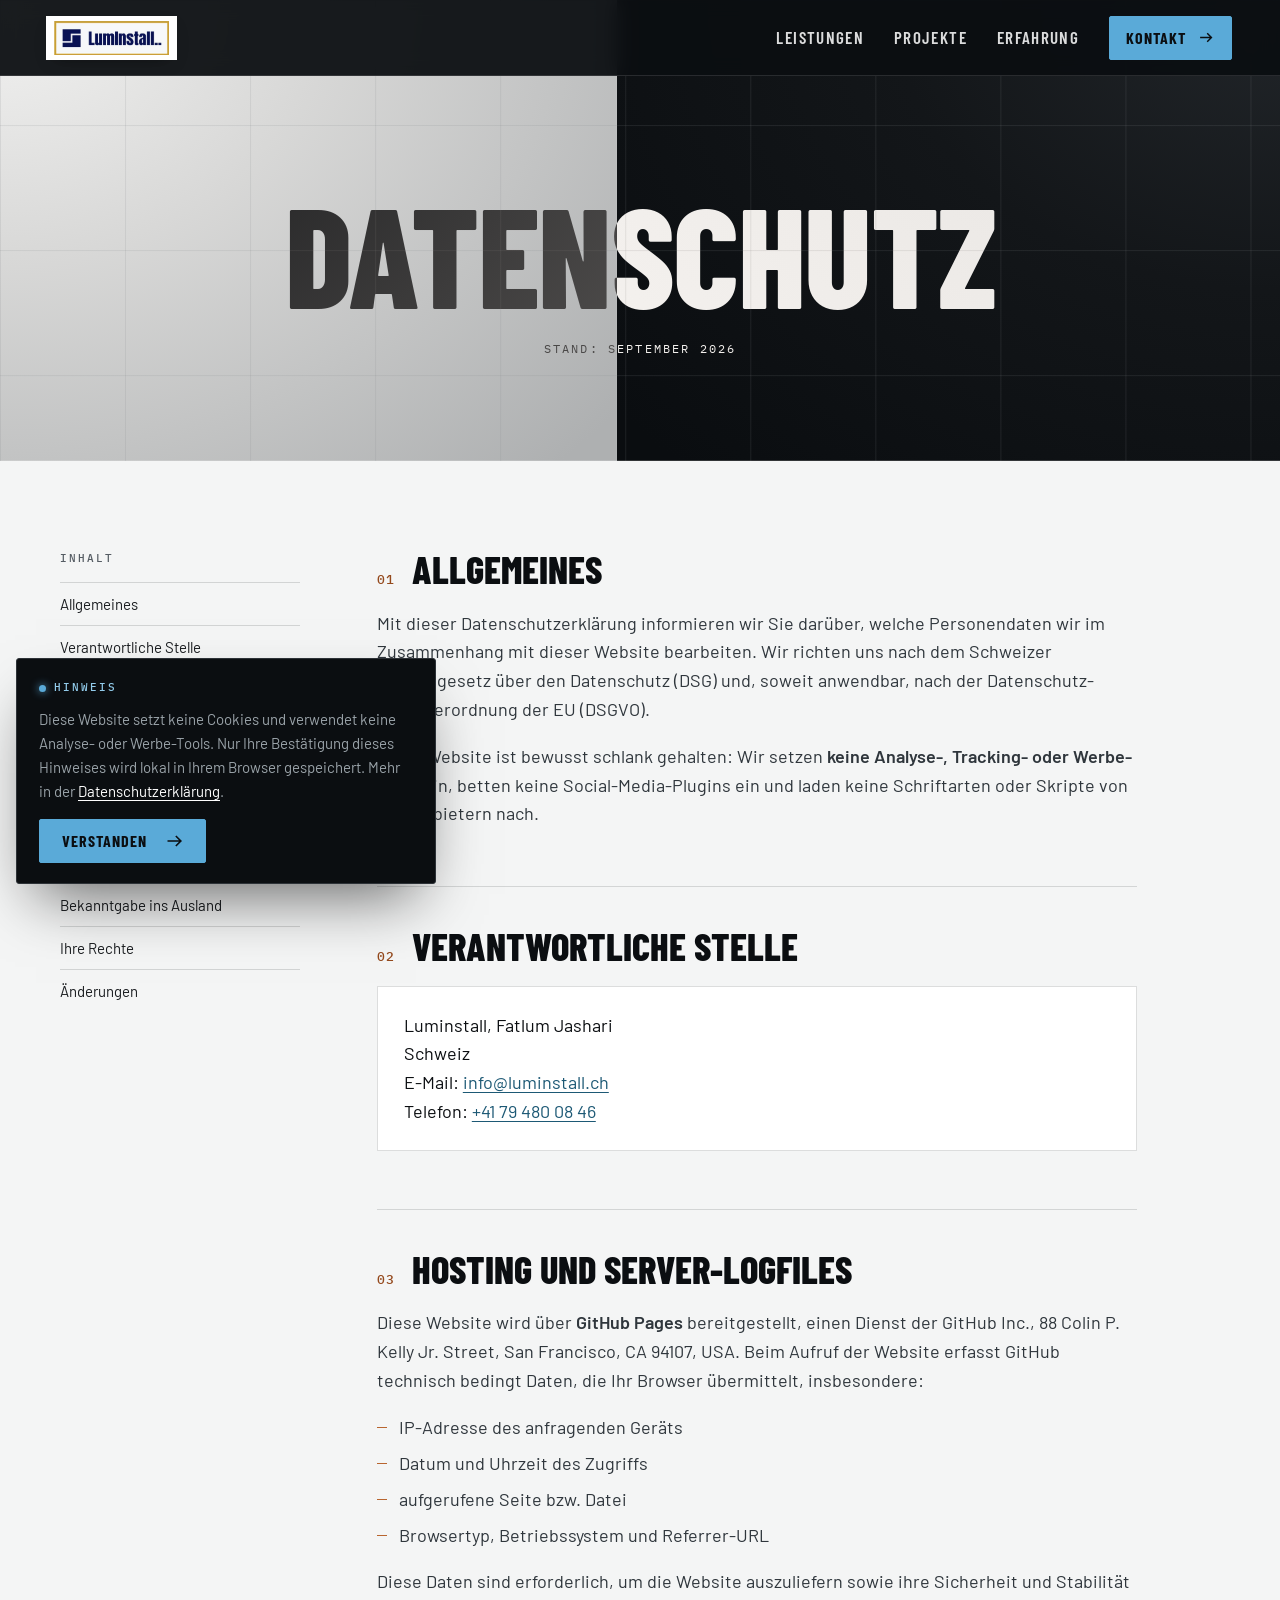
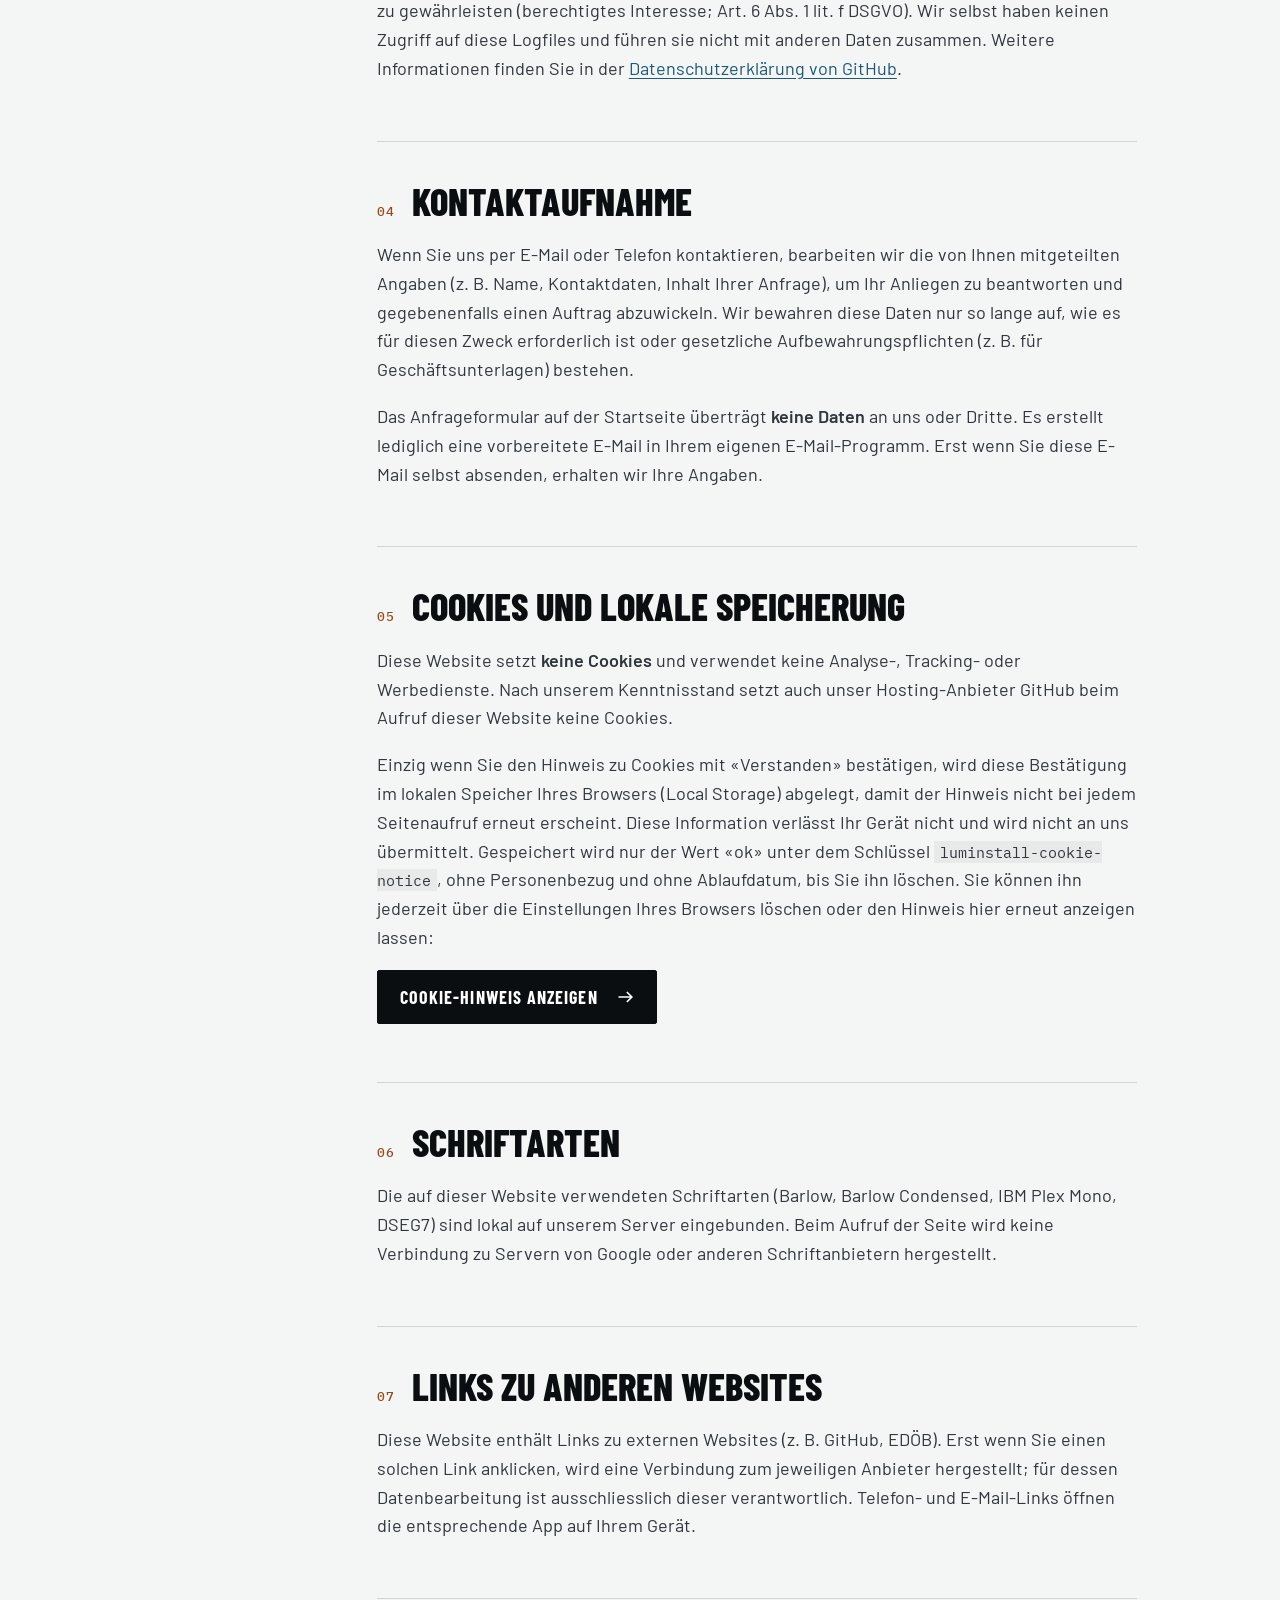
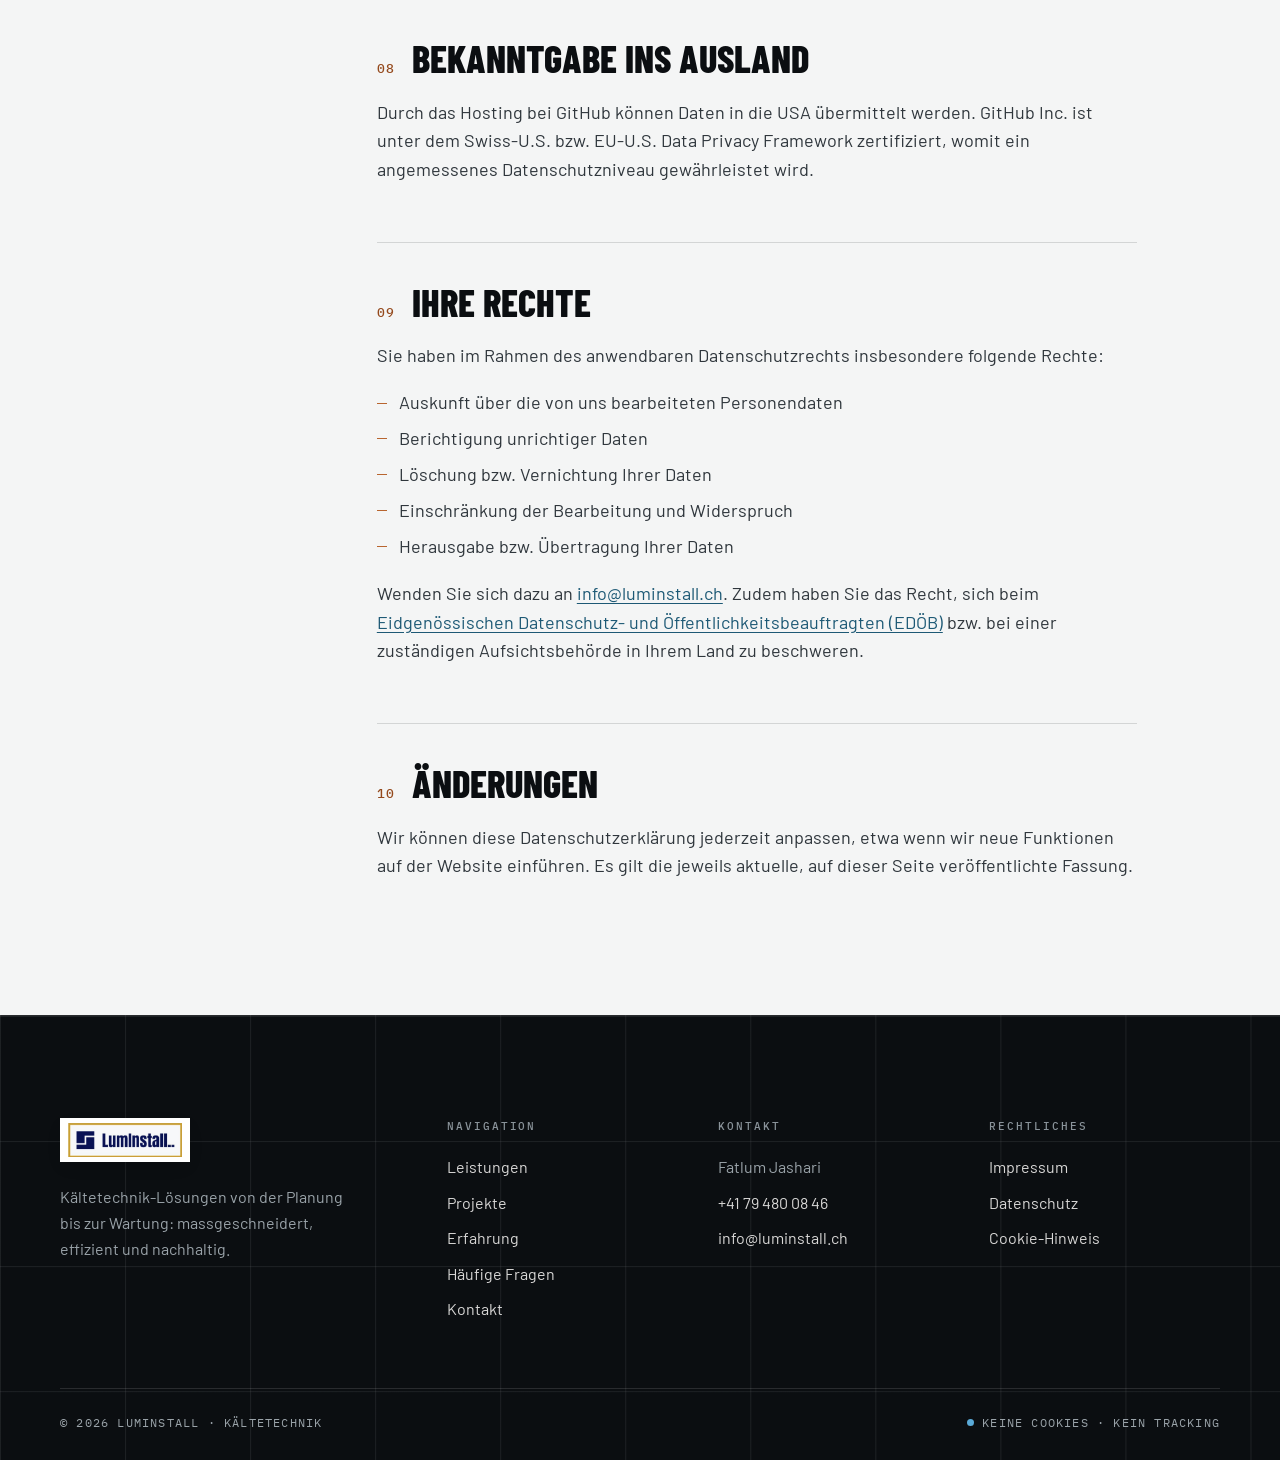
==== commit 458d85c8: "Rechtsseiten: Vorlagen-Hinweis und Platzhalter entfernt Co-Authored-By: Claude Opus 5.5 <noreply@ant" ====
--- a/datenschutz.html
+++ b/datenschutz.html
@@ -105,8 +105,7 @@
             <div class="legal-card">
               <address>
                 Luminstall, Fatlum Jashari<br>
-                <span class="placeholder">[Strasse und Hausnummer]</span><br>
-                <span class="placeholder">[PLZ Ort]</span>, Schweiz<br>
+                Schweiz<br>
                 E-Mail: <a href="mailto:info@luminstall.ch">info@luminstall.ch</a><br>
                 Telefon: <a href="tel:+41794800846">+41 79 480 08 46</a>
               </address>
@@ -162,7 +161,6 @@
             <h2><span>10</span>Änderungen</h2>
             <p>Wir können diese Datenschutzerklärung jederzeit anpassen, etwa wenn wir neue Funktionen auf der Website einführen. Es gilt die jeweils aktuelle, auf dieser Seite veröffentlichte Fassung.</p>
           </section>
-          <p class="legal-note">Hinweis: Diese Texte sind eine sorgfältig erstellte Vorlage und ersetzen keine Rechtsberatung.</p>
         </div>
       </div>
     </div>
